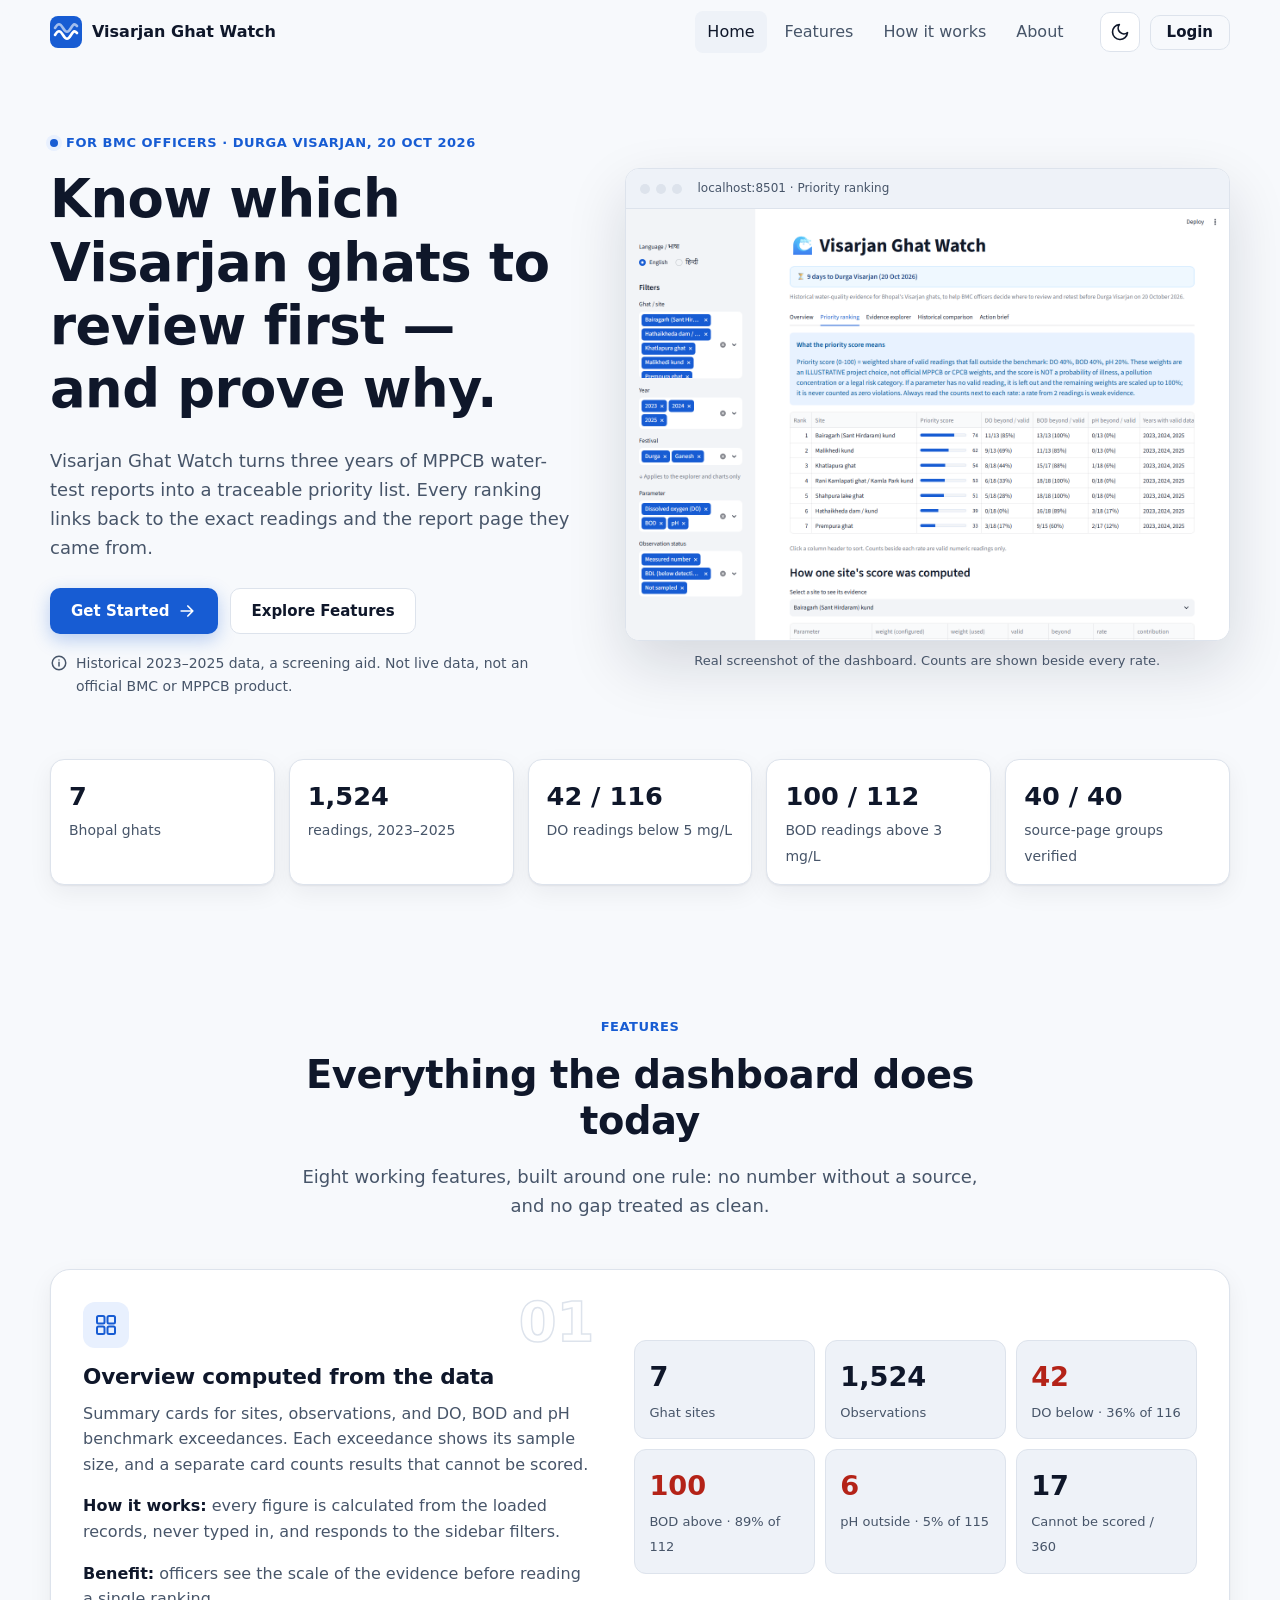
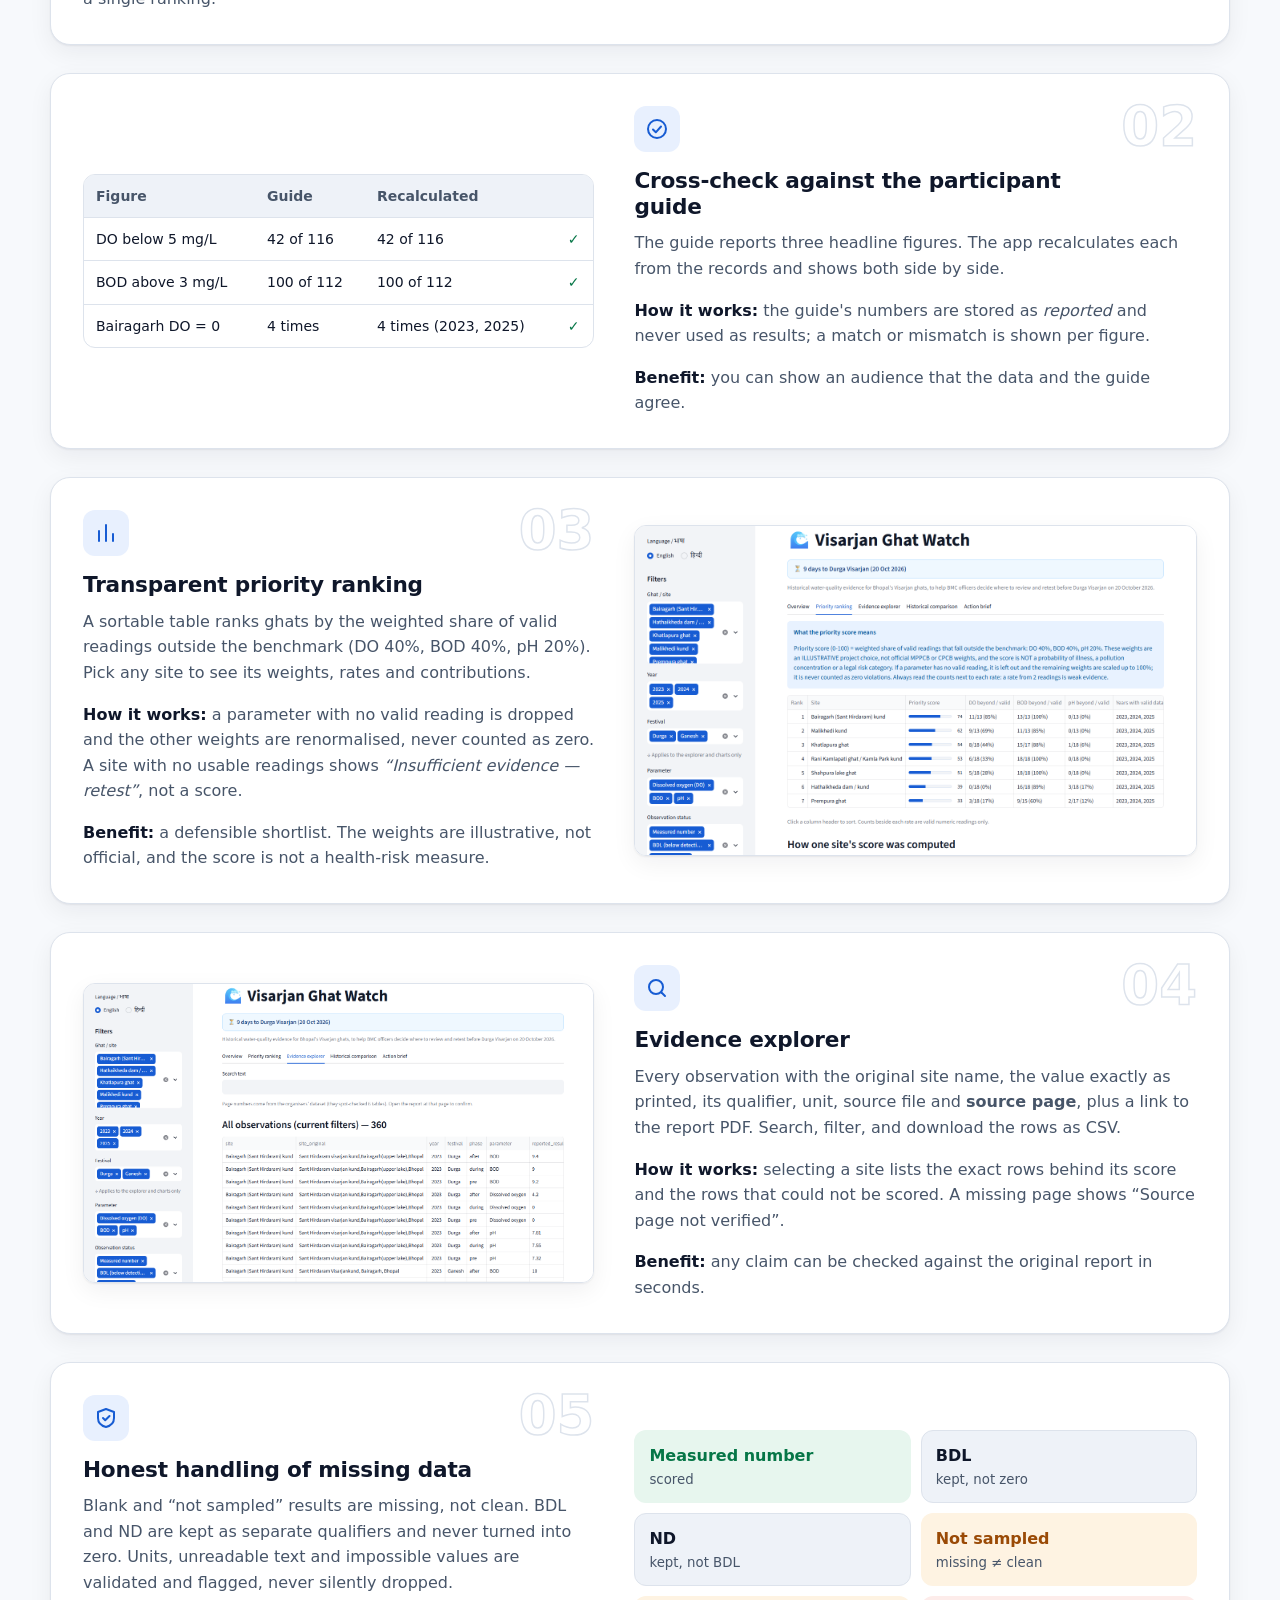
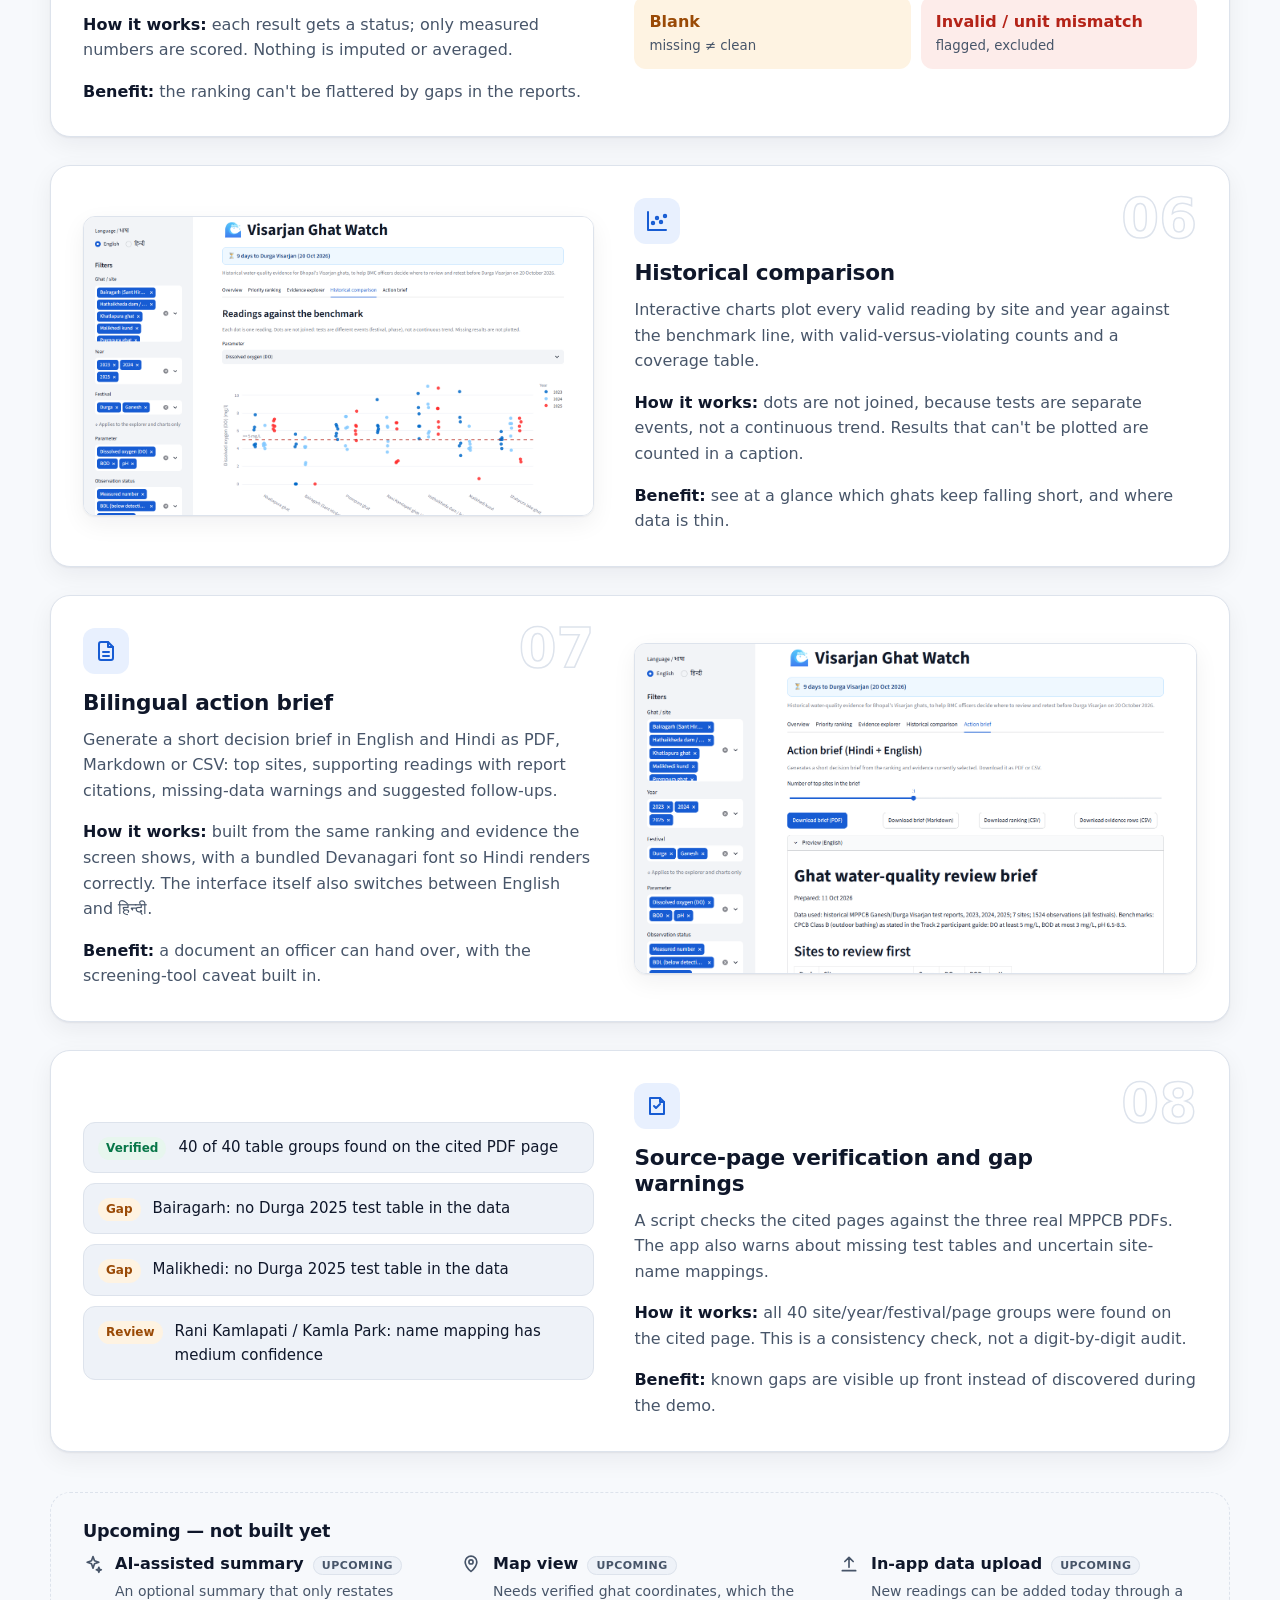
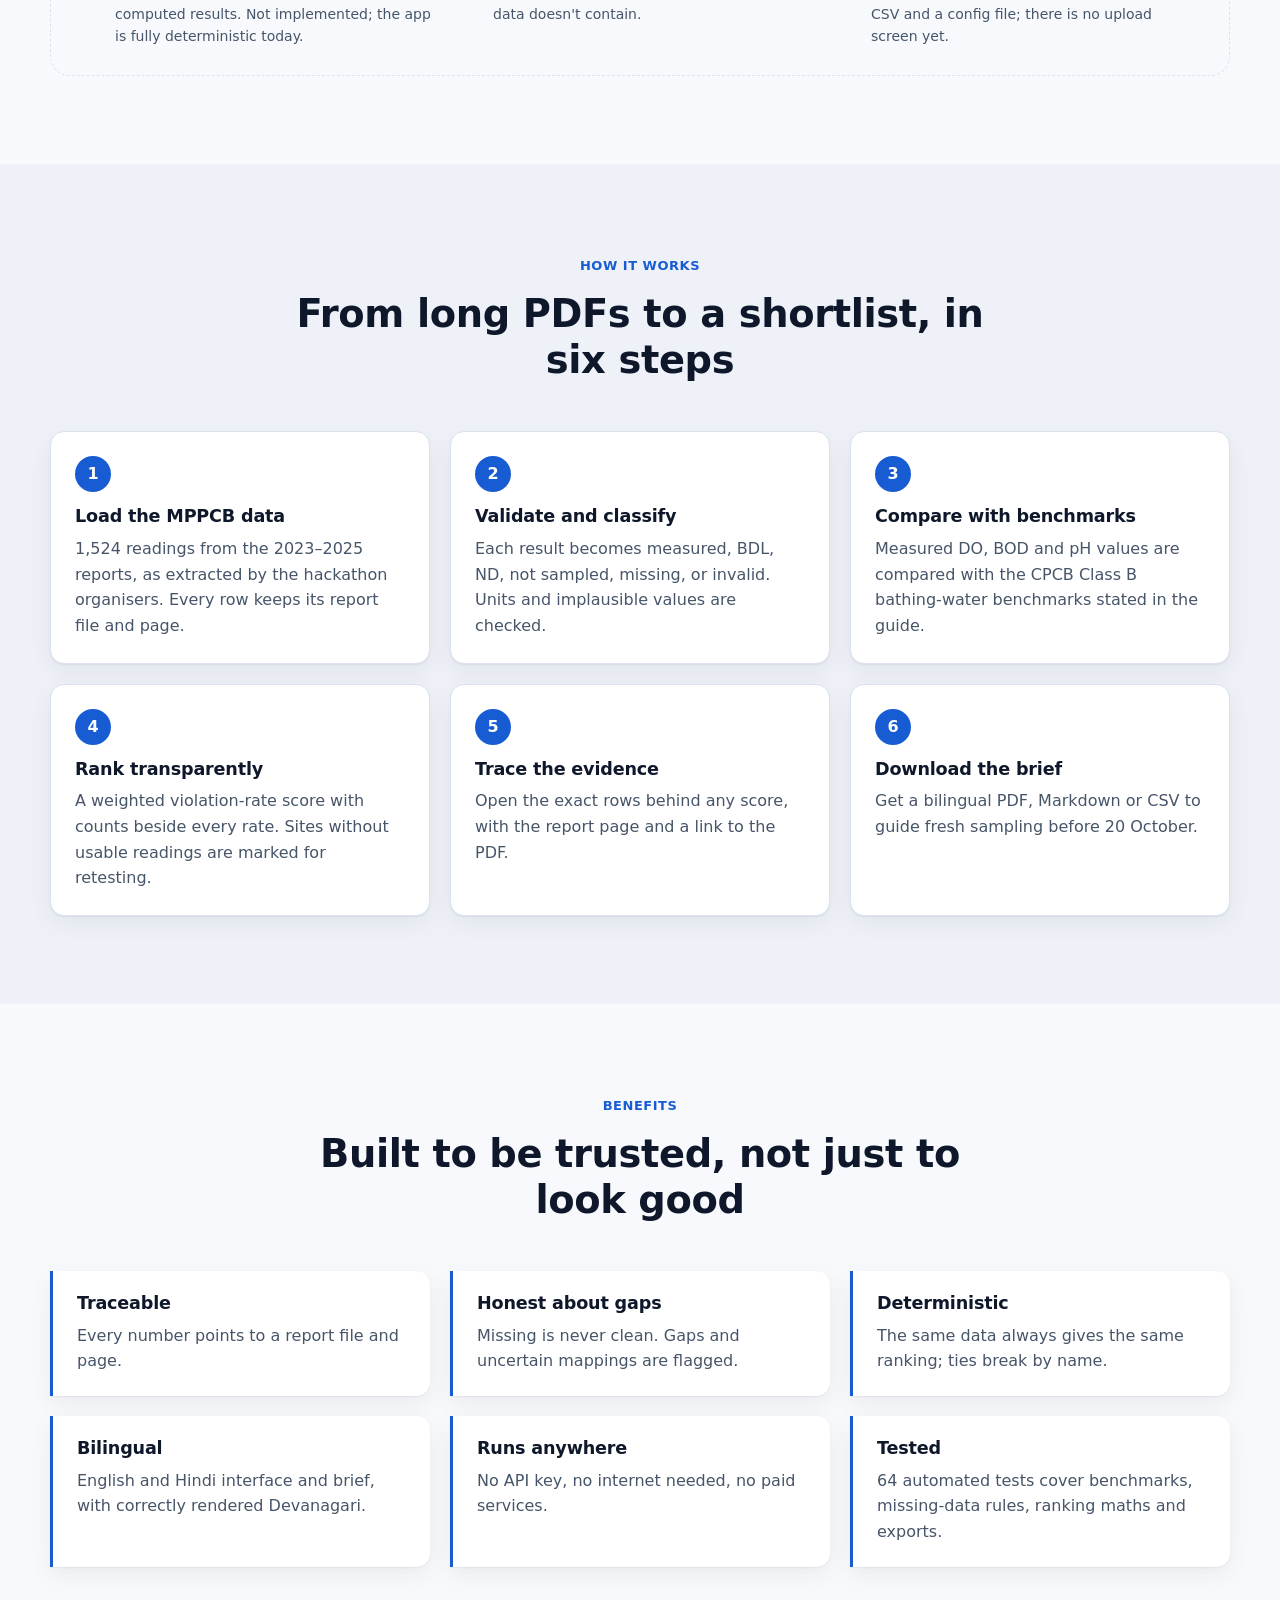
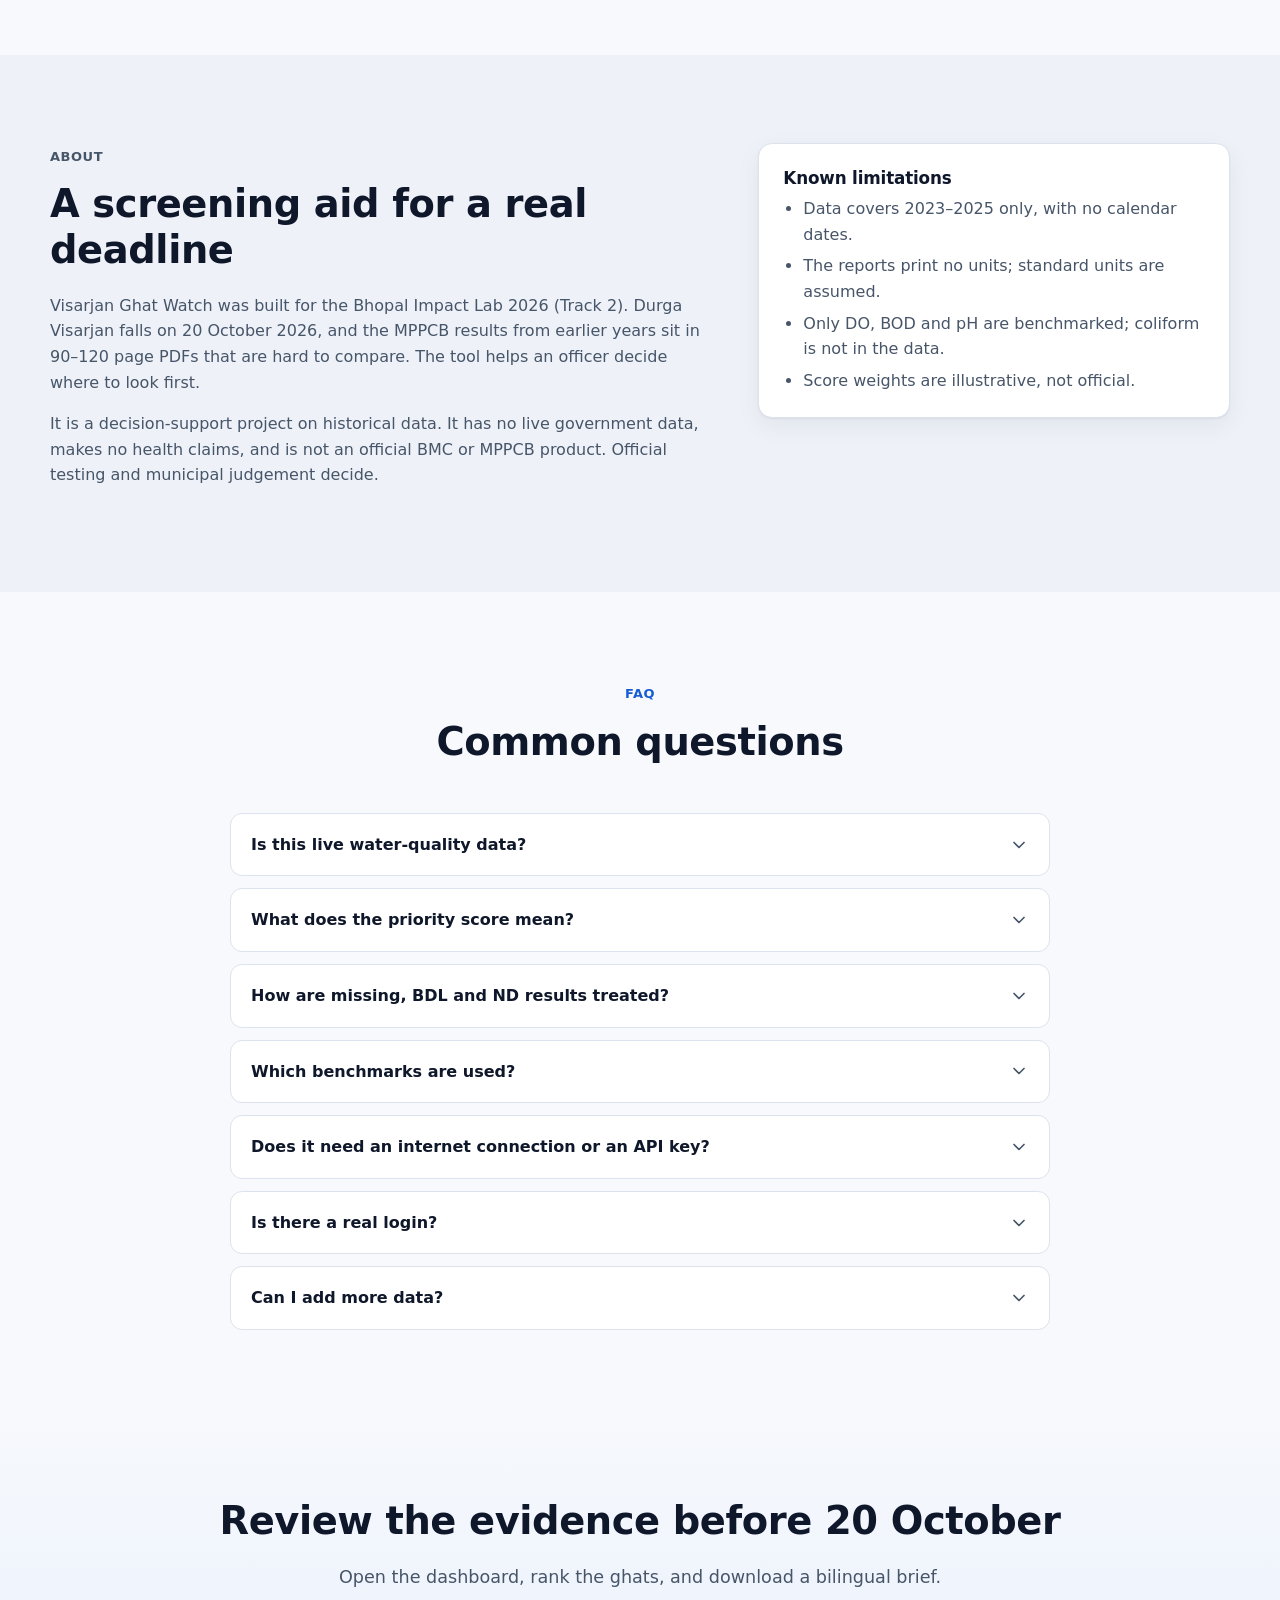
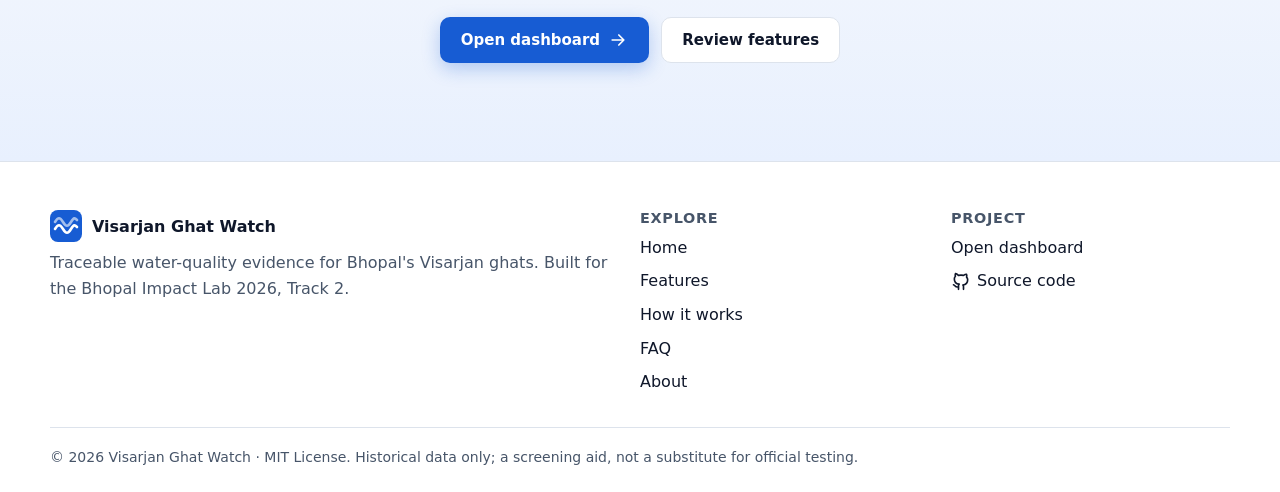
==== site/index.html @ 782ffd98 "Rebuild as Streamlit dashboard with landing page and Vercel config - Replace the visarjan/ package a" ====
<!doctype html>
<html lang="en" data-theme="light">
<head>
  <meta charset="utf-8">
  <meta name="viewport" content="width=device-width, initial-scale=1">
  <title>Visarjan Ghat Watch — traceable water-quality evidence for Bhopal's Visarjan ghats</title>
  <meta name="description" content="Decision-support dashboard that turns three years of MPPCB ghat water-test results into a traceable priority list for BMC officers, with a bilingual action brief.">
  <meta name="color-scheme" content="light dark">
  <!-- Where the "Open dashboard" buttons point. Change this when the Streamlit app is hosted elsewhere. -->
  <meta name="dashboard-url" content="http://localhost:8501">
  <link rel="icon" href="favicon.svg" type="image/svg+xml">
  <!-- Set the theme before first paint so the wrong theme never flashes. -->
  <script>
    (function () {
      var t = null;
      try { t = localStorage.getItem("vgw-theme"); } catch (e) {}
      if (t !== "light" && t !== "dark") {
        t = window.matchMedia && window.matchMedia("(prefers-color-scheme: dark)").matches ? "dark" : "light";
      }
      document.documentElement.setAttribute("data-theme", t);
      document.documentElement.classList.add("js");
    })();
  </script>
  <link rel="stylesheet" href="styles.css">
</head>
<body>
  <a class="skip" href="#main">Skip to content</a>

  <!-- Inline SVG icon sprite (no icon library in this project, so a small set is bundled) -->
  <svg width="0" height="0" style="position:absolute" aria-hidden="true" focusable="false">
    <defs>
      <symbol id="i-logo" viewBox="0 0 32 32"><rect width="32" height="32" rx="8" fill="currentColor"/><path d="M5 19c3-5 5-5 8 0s5 5 8 0 4-4 6-2" fill="none" stroke="var(--accent-ink)" stroke-width="2.6" stroke-linecap="round"/><path d="M5 12c3-5 5-5 8 0s5 5 8 0 4-4 6-2" fill="none" stroke="var(--accent-ink)" stroke-opacity=".6" stroke-width="2.6" stroke-linecap="round"/></symbol>
      <symbol id="i-sun" viewBox="0 0 24 24"><circle cx="12" cy="12" r="4"/><path d="M12 2v2M12 20v2M4.9 4.9l1.4 1.4M17.7 17.7l1.4 1.4M2 12h2M20 12h2M4.9 19.1l1.4-1.4M17.7 6.3l1.4-1.4"/></symbol>
      <symbol id="i-moon" viewBox="0 0 24 24"><path d="M21 12.8A9 9 0 1 1 11.2 3a7 7 0 0 0 9.8 9.8z"/></symbol>
      <symbol id="i-menu" viewBox="0 0 24 24"><path d="M4 7h16M4 12h16M4 17h16"/></symbol>
      <symbol id="i-x" viewBox="0 0 24 24"><path d="M6 6l12 12M18 6L6 18"/></symbol>
      <symbol id="i-eye" viewBox="0 0 24 24"><path d="M2 12s3.6-7 10-7 10 7 10 7-3.6 7-10 7S2 12 2 12z"/><circle cx="12" cy="12" r="3"/></symbol>
      <symbol id="i-eye-off" viewBox="0 0 24 24"><path d="M3 3l18 18M10.6 6.1A9.8 9.8 0 0 1 12 6c6.4 0 10 6 10 6a17 17 0 0 1-3.2 3.9M6.6 6.6A17 17 0 0 0 2 12s3.6 6 10 6a9.7 9.7 0 0 0 4.3-1M9.9 9.9a3 3 0 0 0 4.2 4.2"/></symbol>
      <symbol id="i-grid" viewBox="0 0 24 24"><rect x="3" y="3" width="7.5" height="7.5" rx="1.5"/><rect x="13.5" y="3" width="7.5" height="7.5" rx="1.5"/><rect x="3" y="13.5" width="7.5" height="7.5" rx="1.5"/><rect x="13.5" y="13.5" width="7.5" height="7.5" rx="1.5"/></symbol>
      <symbol id="i-check" viewBox="0 0 24 24"><circle cx="12" cy="12" r="9"/><path d="M8 12.5l2.8 2.8L16 9.5"/></symbol>
      <symbol id="i-bars" viewBox="0 0 24 24"><path d="M5 20V10M12 20V4M19 20v-7"/></symbol>
      <symbol id="i-search" viewBox="0 0 24 24"><circle cx="11" cy="11" r="7"/><path d="M20 20l-3.5-3.5"/></symbol>
      <symbol id="i-shield" viewBox="0 0 24 24"><path d="M12 3l8 3v6c0 4.5-3.2 7.8-8 9-4.8-1.2-8-4.5-8-9V6z"/><path d="M9 12l2.2 2.2L15.5 10"/></symbol>
      <symbol id="i-chart" viewBox="0 0 24 24"><path d="M3 3v18h18"/><circle cx="8" cy="14" r="1.2"/><circle cx="12" cy="9" r="1.2"/><circle cx="16" cy="13" r="1.2"/><circle cx="20" cy="7" r="1.2"/></symbol>
      <symbol id="i-file" viewBox="0 0 24 24"><path d="M14 3H7a2 2 0 0 0-2 2v14a2 2 0 0 0 2 2h10a2 2 0 0 0 2-2V8z"/><path d="M14 3v5h5M9 13h6M9 17h6"/></symbol>
      <symbol id="i-page" viewBox="0 0 24 24"><path d="M5 4h10l4 4v12H5z"/><path d="M15 4v4h4M9 12l2 2 4-4"/></symbol>
      <symbol id="i-sparkle" viewBox="0 0 24 24"><path d="M12 3l1.8 5.2L19 10l-5.2 1.8L12 17l-1.8-5.2L5 10l5.2-1.8zM19 16l.8 2.2L22 19l-2.2.8L19 22l-.8-2.2L16 19l2.2-.8z"/></symbol>
      <symbol id="i-pin" viewBox="0 0 24 24"><path d="M12 21s7-6.2 7-11.5A7 7 0 0 0 5 9.5C5 14.8 12 21 12 21z"/><circle cx="12" cy="9.5" r="2.5"/></symbol>
      <symbol id="i-upload" viewBox="0 0 24 24"><path d="M12 16V4M7 9l5-5 5 5M4 20h16"/></symbol>
      <symbol id="i-arrow" viewBox="0 0 24 24"><path d="M5 12h14M13 6l6 6-6 6"/></symbol>
      <symbol id="i-chev" viewBox="0 0 24 24"><path d="M6 9l6 6 6-6"/></symbol>
      <symbol id="i-github" viewBox="0 0 24 24"><path d="M9 19c-4 1.2-4-2-6-2.500M15 22v-3.100a2.700 2.700 0 0 0-.8-2.100c2.800-.3 5.800-1.400 5.800-6.200a4.800 4.800 0 0 0-1.300-3.300 4.500 4.500 0 0 0-.1-3.300s-1.100-.3-3.500 1.300a12 12 0 0 0-6.200 0C6.500 2.700 5.400 3 5.400 3a4.500 4.500 0 0 0-.1 3.300A4.800 4.800 0 0 0 4 9.600c0 4.800 3 5.900 5.800 6.200A2.700 2.700 0 0 0 9 17.900V22"/></symbol>
      <symbol id="i-info" viewBox="0 0 24 24"><circle cx="12" cy="12" r="9"/><path d="M12 11v5M12 8h.01"/></symbol>
    </defs>
  </svg>

  <header class="nav" id="top">
    <div class="wrap nav-in">
      <a class="brand" href="#home" aria-label="Visarjan Ghat Watch — home">
        <svg class="logo" aria-hidden="true"><use href="#i-logo"/></svg>
        <span>Visarjan Ghat Watch</span>
      </a>

      <nav id="menu" class="menu" aria-label="Primary">
        <a href="#home" data-nav="home">Home</a>
        <a href="#features" data-nav="features">Features</a>
        <a href="#how" data-nav="how">How it works</a>
        <a href="#about" data-nav="about">About</a>
      </nav>

      <div class="nav-actions">
        <button class="icon-btn" id="theme-toggle" type="button" aria-label="Switch to dark mode" aria-pressed="false">
          <svg class="ic ic-moon" aria-hidden="true"><use href="#i-moon"/></svg>
          <svg class="ic ic-sun" aria-hidden="true"><use href="#i-sun"/></svg>
        </button>
        <button class="btn btn-ghost" id="login-open" type="button" aria-haspopup="dialog">Login</button>
        <button class="icon-btn burger" id="burger" type="button" aria-label="Open menu" aria-expanded="false" aria-controls="menu">
          <svg class="ic ic-open" aria-hidden="true"><use href="#i-menu"/></svg>
          <svg class="ic ic-close" aria-hidden="true"><use href="#i-x"/></svg>
        </button>
      </div>
    </div>
  </header>

  <main id="main">
    <!-- HERO -->
    <section class="hero" id="home">
      <div class="wrap hero-grid">
        <div class="hero-copy reveal">
          <p class="eyebrow"><span class="dot" aria-hidden="true"></span> For BMC officers · Durga Visarjan, 20 Oct 2026</p>
          <h1>Know which Visarjan ghats to review first — and prove why.</h1>
          <p class="lead">Visarjan Ghat Watch turns three years of MPPCB water-test reports into a traceable priority list. Every ranking links back to the exact readings and the report page they came from.</p>
          <div class="cta-row">
            <a class="btn btn-primary" href="#" data-dashboard>Get Started <svg class="ic" aria-hidden="true"><use href="#i-arrow"/></svg></a>
            <a class="btn btn-secondary" href="#features">Explore Features</a>
          </div>
          <p class="fineprint"><svg class="ic" aria-hidden="true"><use href="#i-info"/></svg> Historical 2023–2025 data, a screening aid. Not live data, not an official BMC or MPPCB product.</p>
        </div>

        <figure class="hero-visual reveal" style="--d:.12s">
          <div class="frame">
            <div class="frame-bar" aria-hidden="true"><i></i><i></i><i></i><span>localhost:8501 · Priority ranking</span></div>
            <img src="assets/ranking.png" width="1400" height="1000" alt="Screenshot of the Priority ranking tab: seven Bhopal ghats sorted by priority score with DO, BOD and pH counts beside each rate." fetchpriority="high">
          </div>
          <figcaption>Real screenshot of the dashboard. Counts are shown beside every rate.</figcaption>
        </figure>
      </div>

      <div class="wrap">
        <ul class="stats reveal" aria-label="Dataset at a glance">
          <li><strong>7</strong><span>Bhopal ghats</span></li>
          <li><strong>1,524</strong><span>readings, 2023–2025</span></li>
          <li><strong>42 / 116</strong><span>DO readings below 5 mg/L</span></li>
          <li><strong>100 / 112</strong><span>BOD readings above 3 mg/L</span></li>
          <li><strong>40 / 40</strong><span>source-page groups verified</span></li>
        </ul>
      </div>
    </section>

    <!-- FEATURES -->
    <section class="section" id="features" aria-labelledby="features-h">
      <div class="wrap">
        <header class="section-head reveal">
          <p class="eyebrow">Features</p>
          <h2 id="features-h">Everything the dashboard does today</h2>
          <p class="lead">Eight working features, built around one rule: no number without a source, and no gap treated as clean.</p>
        </header>

        <ol class="features">
          <!-- 01 -->
          <li class="feature reveal">
            <div class="f-text">
              <span class="num" aria-hidden="true">01</span>
              <div class="f-icon"><svg class="ic" aria-hidden="true"><use href="#i-grid"/></svg></div>
              <h3>Overview computed from the data</h3>
              <p>Summary cards for sites, observations, and DO, BOD and pH benchmark exceedances. Each exceedance shows its sample size, and a separate card counts results that cannot be scored.</p>
              <p class="how"><b>How it works:</b> every figure is calculated from the loaded records, never typed in, and responds to the sidebar filters.</p>
              <p class="benefit"><b>Benefit:</b> officers see the scale of the evidence before reading a single ranking.</p>
            </div>
            <div class="f-visual">
              <div class="card-grid" role="img" aria-label="Dashboard figures: 7 ghats, 1,524 observations, 42 DO readings below benchmark, 100 BOD above, 6 pH outside range, 17 results that cannot be scored.">
                <div><strong>7</strong><span>Ghat sites</span></div>
                <div><strong>1,524</strong><span>Observations</span></div>
                <div class="bad"><strong>42</strong><span>DO below · 36% of 116</span></div>
                <div class="bad"><strong>100</strong><span>BOD above · 89% of 112</span></div>
                <div class="bad"><strong>6</strong><span>pH outside · 5% of 115</span></div>
                <div><strong>17</strong><span>Cannot be scored / 360</span></div>
              </div>
            </div>
          </li>

          <!-- 02 -->
          <li class="feature reveal alt">
            <div class="f-text">
              <span class="num" aria-hidden="true">02</span>
              <div class="f-icon"><svg class="ic" aria-hidden="true"><use href="#i-check"/></svg></div>
              <h3>Cross-check against the participant guide</h3>
              <p>The guide reports three headline figures. The app recalculates each from the records and shows both side by side.</p>
              <p class="how"><b>How it works:</b> the guide's numbers are stored as <em>reported</em> and never used as results; a match or mismatch is shown per figure.</p>
              <p class="benefit"><b>Benefit:</b> you can show an audience that the data and the guide agree.</p>
            </div>
            <div class="f-visual">
              <table class="mini">
                <caption class="sr">Guide-reported figures versus recalculated figures</caption>
                <thead><tr><th scope="col">Figure</th><th scope="col">Guide</th><th scope="col">Recalculated</th><th scope="col"><span class="sr">Match</span></th></tr></thead>
                <tbody>
                  <tr><td>DO below 5 mg/L</td><td>42 of 116</td><td>42 of 116</td><td class="ok" aria-label="matches">✓</td></tr>
                  <tr><td>BOD above 3 mg/L</td><td>100 of 112</td><td>100 of 112</td><td class="ok" aria-label="matches">✓</td></tr>
                  <tr><td>Bairagarh DO = 0</td><td>4 times</td><td>4 times (2023, 2025)</td><td class="ok" aria-label="matches">✓</td></tr>
                </tbody>
              </table>
            </div>
          </li>

          <!-- 03 -->
          <li class="feature reveal">
            <div class="f-text">
              <span class="num" aria-hidden="true">03</span>
              <div class="f-icon"><svg class="ic" aria-hidden="true"><use href="#i-bars"/></svg></div>
              <h3>Transparent priority ranking</h3>
              <p>A sortable table ranks ghats by the weighted share of valid readings outside the benchmark (DO 40%, BOD 40%, pH 20%). Pick any site to see its weights, rates and contributions.</p>
              <p class="how"><b>How it works:</b> a parameter with no valid reading is dropped and the other weights are renormalised, never counted as zero. A site with no usable readings shows <em>“Insufficient evidence — retest”</em>, not a score.</p>
              <p class="benefit"><b>Benefit:</b> a defensible shortlist. The weights are illustrative, not official, and the score is not a health-risk measure.</p>
            </div>
            <figure class="f-visual shot"><img loading="lazy" src="assets/ranking.png" width="1400" height="1000" alt="Priority ranking table with score bars and DO, BOD and pH counts beside each rate."></figure>
          </li>

          <!-- 04 -->
          <li class="feature reveal alt">
            <div class="f-text">
              <span class="num" aria-hidden="true">04</span>
              <div class="f-icon"><svg class="ic" aria-hidden="true"><use href="#i-search"/></svg></div>
              <h3>Evidence explorer</h3>
              <p>Every observation with the original site name, the value exactly as printed, its qualifier, unit, source file and <strong>source page</strong>, plus a link to the report PDF. Search, filter, and download the rows as CSV.</p>
              <p class="how"><b>How it works:</b> selecting a site lists the exact rows behind its score and the rows that could not be scored. A missing page shows “Source page not verified”.</p>
              <p class="benefit"><b>Benefit:</b> any claim can be checked against the original report in seconds.</p>
            </div>
            <figure class="f-visual shot"><img loading="lazy" src="assets/evidence.png" width="1400" height="1000" alt="Evidence explorer table listing each observation with original site name, year, festival, phase, parameter and reported result."></figure>
          </li>

          <!-- 05 -->
          <li class="feature reveal">
            <div class="f-text">
              <span class="num" aria-hidden="true">05</span>
              <div class="f-icon"><svg class="ic" aria-hidden="true"><use href="#i-shield"/></svg></div>
              <h3>Honest handling of missing data</h3>
              <p>Blank and “not sampled” results are missing, not clean. BDL and ND are kept as separate qualifiers and never turned into zero. Units, unreadable text and impossible values are validated and flagged, never silently dropped.</p>
              <p class="how"><b>How it works:</b> each result gets a status; only measured numbers are scored. Nothing is imputed or averaged.</p>
              <p class="benefit"><b>Benefit:</b> the ranking can't be flattered by gaps in the reports.</p>
            </div>
            <div class="f-visual">
              <ul class="chips" aria-label="Result statuses">
                <li class="chip good">Measured number <small>scored</small></li>
                <li class="chip">BDL <small>kept, not zero</small></li>
                <li class="chip">ND <small>kept, not BDL</small></li>
                <li class="chip warn">Not sampled <small>missing ≠ clean</small></li>
                <li class="chip warn">Blank <small>missing ≠ clean</small></li>
                <li class="chip bad">Invalid / unit mismatch <small>flagged, excluded</small></li>
              </ul>
            </div>
          </li>

          <!-- 06 -->
          <li class="feature reveal alt">
            <div class="f-text">
              <span class="num" aria-hidden="true">06</span>
              <div class="f-icon"><svg class="ic" aria-hidden="true"><use href="#i-chart"/></svg></div>
              <h3>Historical comparison</h3>
              <p>Interactive charts plot every valid reading by site and year against the benchmark line, with valid-versus-violating counts and a coverage table.</p>
              <p class="how"><b>How it works:</b> dots are not joined, because tests are separate events, not a continuous trend. Results that can't be plotted are counted in a caption.</p>
              <p class="benefit"><b>Benefit:</b> see at a glance which ghats keep falling short, and where data is thin.</p>
            </div>
            <figure class="f-visual shot"><img loading="lazy" src="assets/history.png" width="1400" height="1000" alt="Dot chart of dissolved oxygen readings by ghat and year with a dashed benchmark line at 5 mg/L."></figure>
          </li>

          <!-- 07 -->
          <li class="feature reveal">
            <div class="f-text">
              <span class="num" aria-hidden="true">07</span>
              <div class="f-icon"><svg class="ic" aria-hidden="true"><use href="#i-file"/></svg></div>
              <h3>Bilingual action brief</h3>
              <p>Generate a short decision brief in English and Hindi as PDF, Markdown or CSV: top sites, supporting readings with report citations, missing-data warnings and suggested follow-ups.</p>
              <p class="how"><b>How it works:</b> built from the same ranking and evidence the screen shows, with a bundled Devanagari font so Hindi renders correctly. The interface itself also switches between English and हिन्दी.</p>
              <p class="benefit"><b>Benefit:</b> a document an officer can hand over, with the screening-tool caveat built in.</p>
            </div>
            <figure class="f-visual shot"><img loading="lazy" src="assets/brief.png" width="1400" height="1000" alt="Action brief tab with download buttons for PDF, Markdown and CSV and a preview of the brief."></figure>
          </li>

          <!-- 08 -->
          <li class="feature reveal alt">
            <div class="f-text">
              <span class="num" aria-hidden="true">08</span>
              <div class="f-icon"><svg class="ic" aria-hidden="true"><use href="#i-page"/></svg></div>
              <h3>Source-page verification and gap warnings</h3>
              <p>A script checks the cited pages against the three real MPPCB PDFs. The app also warns about missing test tables and uncertain site-name mappings.</p>
              <p class="how"><b>How it works:</b> all 40 site/year/festival/page groups were found on the cited page. This is a consistency check, not a digit-by-digit audit.</p>
              <p class="benefit"><b>Benefit:</b> known gaps are visible up front instead of discovered during the demo.</p>
            </div>
            <div class="f-visual">
              <ul class="gaps">
                <li><span class="tag ok">Verified</span> 40 of 40 table groups found on the cited PDF page</li>
                <li><span class="tag warn">Gap</span> Bairagarh: no Durga 2025 test table in the data</li>
                <li><span class="tag warn">Gap</span> Malikhedi: no Durga 2025 test table in the data</li>
                <li><span class="tag warn">Review</span> Rani Kamlapati / Kamla Park: name mapping has medium confidence</li>
              </ul>
            </div>
          </li>
        </ol>

        <div class="upcoming reveal">
          <h3>Upcoming — not built yet</h3>
          <ul>
            <li><svg class="ic" aria-hidden="true"><use href="#i-sparkle"/></svg><div><strong>AI-assisted summary</strong> <span class="badge">Upcoming</span><p>An optional summary that only restates computed results. Not implemented; the app is fully deterministic today.</p></div></li>
            <li><svg class="ic" aria-hidden="true"><use href="#i-pin"/></svg><div><strong>Map view</strong> <span class="badge">Upcoming</span><p>Needs verified ghat coordinates, which the data doesn't contain.</p></div></li>
            <li><svg class="ic" aria-hidden="true"><use href="#i-upload"/></svg><div><strong>In-app data upload</strong> <span class="badge">Upcoming</span><p>New readings can be added today through a CSV and a config file; there is no upload screen yet.</p></div></li>
          </ul>
        </div>
      </div>
    </section>

    <!-- HOW IT WORKS -->
    <section class="section alt-bg" id="how" aria-labelledby="how-h">
      <div class="wrap">
        <header class="section-head reveal">
          <p class="eyebrow">How it works</p>
          <h2 id="how-h">From long PDFs to a shortlist, in six steps</h2>
        </header>
        <ol class="steps">
          <li class="reveal"><span class="step-n" aria-hidden="true">1</span><h3>Load the MPPCB data</h3><p>1,524 readings from the 2023–2025 reports, as extracted by the hackathon organisers. Every row keeps its report file and page.</p></li>
          <li class="reveal" style="--d:.05s"><span class="step-n" aria-hidden="true">2</span><h3>Validate and classify</h3><p>Each result becomes measured, BDL, ND, not sampled, missing, or invalid. Units and implausible values are checked.</p></li>
          <li class="reveal" style="--d:.1s"><span class="step-n" aria-hidden="true">3</span><h3>Compare with benchmarks</h3><p>Measured DO, BOD and pH values are compared with the CPCB Class B bathing-water benchmarks stated in the guide.</p></li>
          <li class="reveal" style="--d:.15s"><span class="step-n" aria-hidden="true">4</span><h3>Rank transparently</h3><p>A weighted violation-rate score with counts beside every rate. Sites without usable readings are marked for retesting.</p></li>
          <li class="reveal" style="--d:.2s"><span class="step-n" aria-hidden="true">5</span><h3>Trace the evidence</h3><p>Open the exact rows behind any score, with the report page and a link to the PDF.</p></li>
          <li class="reveal" style="--d:.25s"><span class="step-n" aria-hidden="true">6</span><h3>Download the brief</h3><p>Get a bilingual PDF, Markdown or CSV to guide fresh sampling before 20 October.</p></li>
        </ol>
      </div>
    </section>

    <!-- BENEFITS -->
    <section class="section" id="benefits" aria-labelledby="benefits-h">
      <div class="wrap">
        <header class="section-head reveal">
          <p class="eyebrow">Benefits</p>
          <h2 id="benefits-h">Built to be trusted, not just to look good</h2>
        </header>
        <ul class="benefits">
          <li class="reveal"><h3>Traceable</h3><p>Every number points to a report file and page.</p></li>
          <li class="reveal" style="--d:.05s"><h3>Honest about gaps</h3><p>Missing is never clean. Gaps and uncertain mappings are flagged.</p></li>
          <li class="reveal" style="--d:.1s"><h3>Deterministic</h3><p>The same data always gives the same ranking; ties break by name.</p></li>
          <li class="reveal" style="--d:.15s"><h3>Bilingual</h3><p>English and Hindi interface and brief, with correctly rendered Devanagari.</p></li>
          <li class="reveal" style="--d:.2s"><h3>Runs anywhere</h3><p>No API key, no internet needed, no paid services.</p></li>
          <li class="reveal" style="--d:.25s"><h3>Tested</h3><p>64 automated tests cover benchmarks, missing-data rules, ranking maths and exports.</p></li>
        </ul>
      </div>
    </section>

    <!-- ABOUT -->
    <section class="section alt-bg" id="about" aria-labelledby="about-h">
      <div class="wrap about">
        <div class="reveal">
          <p class="eyebrow">About</p>
          <h2 id="about-h">A screening aid for a real deadline</h2>
          <p>Visarjan Ghat Watch was built for the Bhopal Impact Lab 2026 (Track 2). Durga Visarjan falls on 20 October 2026, and the MPPCB results from earlier years sit in 90–120 page PDFs that are hard to compare. The tool helps an officer decide where to look first.</p>
          <p>It is a decision-support project on historical data. It has no live government data, makes no health claims, and is not an official BMC or MPPCB product. Official testing and municipal judgement decide.</p>
        </div>
        <aside class="limits reveal" style="--d:.1s" aria-label="Known limitations">
          <h3>Known limitations</h3>
          <ul>
            <li>Data covers 2023–2025 only, with no calendar dates.</li>
            <li>The reports print no units; standard units are assumed.</li>
            <li>Only DO, BOD and pH are benchmarked; coliform is not in the data.</li>
            <li>Score weights are illustrative, not official.</li>
          </ul>
        </aside>
      </div>
    </section>

    <!-- FAQ -->
    <section class="section" id="faq" aria-labelledby="faq-h">
      <div class="wrap narrow">
        <header class="section-head reveal">
          <p class="eyebrow">FAQ</p>
          <h2 id="faq-h">Common questions</h2>
        </header>
        <div class="faq reveal">
          <details><summary>Is this live water-quality data?<svg class="ic" aria-hidden="true"><use href="#i-chev"/></svg></summary><p>No. It uses MPPCB test results from 2023–2025. They may not reflect conditions on 20 October 2026, which is why the app recommends fresh sampling.</p></details>
          <details><summary>What does the priority score mean?<svg class="ic" aria-hidden="true"><use href="#i-chev"/></svg></summary><p>It is the weighted share of valid readings outside the benchmark (DO 40%, BOD 40%, pH 20%). The weights are an illustrative project choice, and the score is not a health risk, a concentration or a legal category.</p></details>
          <details><summary>How are missing, BDL and ND results treated?<svg class="ic" aria-hidden="true"><use href="#i-chev"/></svg></summary><p>Blank and “not sampled” results are missing, not clean. BDL and ND are kept as reported and never converted to zero or scored. A site with no usable readings is marked “Insufficient evidence — retest”.</p></details>
          <details><summary>Which benchmarks are used?<svg class="ic" aria-hidden="true"><use href="#i-chev"/></svg></summary><p>CPCB Class B (outdoor bathing) as stated in the participant guide: dissolved oxygen at least 5 mg/L, BOD at most 3 mg/L, pH 6.5–8.5. These are not limits for every water use.</p></details>
          <details><summary>Does it need an internet connection or an API key?<svg class="ic" aria-hidden="true"><use href="#i-chev"/></svg></summary><p>No. Everything runs locally and deterministically. An optional AI summary is listed as upcoming and is not part of the app.</p></details>
          <details><summary>Is there a real login?<svg class="ic" aria-hidden="true"><use href="#i-chev"/></svg></summary><p>No. The dashboard has no accounts. The Login button on this page opens a frontend-only demo form: it validates input but creates no account, sends nothing and stores nothing.</p></details>
          <details><summary>Can I add more data?<svg class="ic" aria-hidden="true"><use href="#i-chev"/></svg></summary><p>Yes. Add a CSV with the same columns and map its report files in the config. See data/README.md in the repository. An upload screen is upcoming.</p></details>
        </div>
      </div>
    </section>

    <!-- FINAL CTA -->
    <section class="cta-final" aria-labelledby="cta-h">
      <div class="wrap reveal">
        <h2 id="cta-h">Review the evidence before 20 October</h2>
        <p>Open the dashboard, rank the ghats, and download a bilingual brief.</p>
        <div class="cta-row center">
          <a class="btn btn-primary" href="#" data-dashboard>Open dashboard <svg class="ic" aria-hidden="true"><use href="#i-arrow"/></svg></a>
          <a class="btn btn-secondary" href="#features">Review features</a>
        </div>
      </div>
    </section>
  </main>

  <footer class="footer">
    <div class="wrap foot-grid">
      <div>
        <a class="brand" href="#home"><svg class="logo" aria-hidden="true"><use href="#i-logo"/></svg><span>Visarjan Ghat Watch</span></a>
        <p class="muted">Traceable water-quality evidence for Bhopal's Visarjan ghats. Built for the Bhopal Impact Lab 2026, Track 2.</p>
      </div>
      <nav aria-label="Footer"><h3>Explore</h3><ul>
        <li><a href="#home">Home</a></li><li><a href="#features">Features</a></li><li><a href="#how">How it works</a></li><li><a href="#faq">FAQ</a></li><li><a href="#about">About</a></li></ul></nav>
      <div><h3>Project</h3><ul>
        <li><a href="#" data-dashboard>Open dashboard</a></li>
        <li><a href="https://github.com/ANSHUMAN-570/visarjan-ghat-watch" rel="noopener" target="_blank"><svg class="ic" aria-hidden="true"><use href="#i-github"/></svg> Source code</a></li></ul></div>
    </div>
    <div class="wrap foot-base">
      <p>© <span id="year">2026</span> Visarjan Ghat Watch · MIT License. Historical data only; a screening aid, not a substitute for official testing.</p>
    </div>
  </footer>

  <!-- LOGIN (frontend-only demo) -->
  <dialog id="login-dialog" class="dialog" aria-labelledby="login-title" aria-describedby="login-demo">
    <form id="login-form" method="dialog" novalidate>
      <div class="dlg-head">
        <h2 id="login-title">Log in</h2>
        <button class="icon-btn" type="button" id="login-close" aria-label="Close login"><svg class="ic" aria-hidden="true"><use href="#i-x"/></svg></button>
      </div>
      <p id="login-demo" class="demo-note"><svg class="ic" aria-hidden="true"><use href="#i-info"/></svg><span><strong>Frontend-only demo.</strong> The dashboard has no accounts. This form validates input only; nothing is sent, created or stored.</span></p>

      <div class="field">
        <label for="email">Email</label>
        <input id="email" name="email" type="email" inputmode="email" autocomplete="email" placeholder="you@example.com" aria-describedby="email-err" required>
        <p class="err" id="email-err" role="alert" hidden></p>
      </div>
      <div class="field">
        <label for="password">Password</label>
        <div class="pw">
          <input id="password" name="password" type="password" autocomplete="current-password" aria-describedby="password-err" required minlength="8">
          <button type="button" class="icon-btn" id="pw-toggle" aria-label="Show password" aria-pressed="false">
            <svg class="ic ic-eye" aria-hidden="true"><use href="#i-eye"/></svg>
            <svg class="ic ic-eyeoff" aria-hidden="true"><use href="#i-eye-off"/></svg>
          </button>
        </div>
        <p class="err" id="password-err" role="alert" hidden></p>
      </div>

      <button class="btn btn-primary block" type="submit" id="login-submit"><span class="lbl">Log in</span><span class="spin" aria-hidden="true"></span></button>
      <p class="form-msg" id="login-msg" role="status" aria-live="polite" hidden></p>
    </form>
  </dialog>

  <noscript><p class="noscript">JavaScript is needed for the theme switch, menu and login demo. The rest of this page works without it.</p></noscript>
  <script src="app.js" defer></script>
</body>
</html>
---- site/styles.css ----
/* Visarjan Ghat Watch — landing page. Theme tokens first; every component uses them. */
:root {
  --bg: #f7f9fc; --surface: #ffffff; --surface-2: #eef2f8; --text: #0f172a; --muted: #475569; --line: #dde3ec;
  --accent: #175cd3; --accent-hover: #1249ad; --accent-ink: #ffffff; --accent-soft: #e8f0fe;
  --ok: #067647; --ok-soft: #e7f6ee; --warn: #9a4a06; --warn-soft: #fef3e2; --bad: #b42318; --bad-soft: #fdecea;
  --shadow: 0 1px 2px rgba(15, 23, 42, .06), 0 8px 24px rgba(15, 23, 42, .06);
  --shadow-lg: 0 24px 60px rgba(15, 23, 42, .14);
  --radius: 14px; --nav-h: 64px;
  --font: system-ui, -apple-system, "Segoe UI", Roboto, "Noto Sans", "Nirmala UI", sans-serif;
}
[data-theme="dark"] {
  --bg: #0a1020; --surface: #111a2e; --surface-2: #17223a; --text: #e7edf7; --muted: #a3b2c9; --line: #26334f;
  --accent: #6aa5ff; --accent-hover: #8db9ff; --accent-ink: #08101f; --accent-soft: #15284a;
  --ok: #5fd39a; --ok-soft: #12301f; --warn: #f5b25c; --warn-soft: #33240f; --bad: #ff8a80; --bad-soft: #3a1717;
  --shadow: 0 1px 2px rgba(0, 0, 0, .4), 0 8px 24px rgba(0, 0, 0, .3);
  --shadow-lg: 0 24px 60px rgba(0, 0, 0, .5);
}

*, *::before, *::after { box-sizing: border-box; }
html { scroll-behavior: smooth; -webkit-text-size-adjust: 100%; }
body { margin: 0; background: var(--bg); color: var(--text); font: 16px/1.6 var(--font); transition: background-color .25s, color .25s; }
img { max-width: 100%; height: auto; display: block; }
a { color: var(--accent); }
h1, h2, h3 { line-height: 1.2; margin: 0 0 .5em; letter-spacing: -.01em; }
p { margin: 0 0 1em; }
section[id], [id="top"] { scroll-margin-top: calc(var(--nav-h) + 12px); }
.wrap { width: min(1180px, 100% - 40px); margin-inline: auto; }
.narrow { width: min(820px, 100% - 40px); }
.sr { position: absolute; width: 1px; height: 1px; overflow: hidden; clip: rect(0 0 0 0); white-space: nowrap; }
.muted { color: var(--muted); }
.skip { position: absolute; left: 12px; top: -48px; background: var(--accent); color: var(--accent-ink); padding: 8px 14px; border-radius: 8px; z-index: 100; }
.skip:focus { top: 12px; }
:focus-visible { outline: 3px solid var(--accent); outline-offset: 2px; border-radius: 6px; }

/* icons */
.ic { width: 20px; height: 20px; flex: none; fill: none; stroke: currentColor; stroke-width: 2; stroke-linecap: round; stroke-linejoin: round; }
.logo { width: 32px; height: 32px; color: var(--accent); }

/* buttons */
.btn { display: inline-flex; align-items: center; justify-content: center; gap: 8px; padding: 12px 20px; border-radius: 10px; font: 600 15px/1 var(--font);
  text-decoration: none; border: 1px solid transparent; cursor: pointer; transition: background-color .2s, color .2s, border-color .2s, transform .2s, box-shadow .2s; }
.btn:active { transform: translateY(1px); }
.btn-primary { background: var(--accent); color: var(--accent-ink); box-shadow: 0 6px 18px color-mix(in srgb, var(--accent) 28%, transparent); }
.btn-primary:hover { background: var(--accent-hover); }
.btn-secondary { background: var(--surface); color: var(--text); border-color: var(--line); }
.btn-secondary:hover { border-color: var(--accent); color: var(--accent); }
.btn-ghost { background: transparent; color: var(--text); border-color: var(--line); padding: 9px 16px; }
.btn-ghost:hover { border-color: var(--accent); color: var(--accent); }
.btn.block { width: 100%; }
.icon-btn { display: inline-grid; place-items: center; width: 40px; height: 40px; border-radius: 10px; border: 1px solid var(--line); background: var(--surface); color: var(--text); cursor: pointer; transition: border-color .2s, color .2s; }
.icon-btn:hover { border-color: var(--accent); color: var(--accent); }

/* nav */
.nav { position: sticky; top: 0; z-index: 50; background: color-mix(in srgb, var(--bg) 82%, transparent); backdrop-filter: saturate(1.4) blur(10px);
  border-bottom: 1px solid transparent; transition: border-color .2s, background-color .25s; }
.nav.scrolled { border-bottom-color: var(--line); }
.nav-in { height: var(--nav-h); display: flex; align-items: center; gap: 24px; }
.brand { display: inline-flex; align-items: center; gap: 10px; font-weight: 700; color: var(--text); text-decoration: none; }
.menu { display: flex; gap: 6px; margin-left: auto; }
.menu a { color: var(--muted); text-decoration: none; font-weight: 500; padding: 8px 12px; border-radius: 8px; transition: color .2s, background-color .2s; }
.menu a:hover, .menu a.active { color: var(--text); background: var(--surface-2); }
.nav-actions { display: flex; align-items: center; gap: 10px; }
.ic-sun, [data-theme="dark"] .ic-moon { display: none; }
[data-theme="dark"] .ic-sun { display: block; }
.burger { display: none; }
.burger .ic-close, .burger[aria-expanded="true"] .ic-open { display: none; }
.burger[aria-expanded="true"] .ic-close { display: block; }

/* hero */
.hero { padding: 64px 0 40px; overflow: hidden; }
.hero-grid { display: grid; grid-template-columns: 1fr 1.15fr; gap: 48px; align-items: center; }
.eyebrow { display: inline-flex; align-items: center; gap: 8px; font-size: 13px; font-weight: 600; letter-spacing: .04em; text-transform: uppercase; color: var(--accent); margin-bottom: 14px; }
.eyebrow .dot { width: 8px; height: 8px; border-radius: 50%; background: var(--accent); box-shadow: 0 0 0 4px var(--accent-soft); }
h1 { font-size: clamp(2.1rem, 4.2vw, 3.3rem); font-weight: 800; }
.lead { font-size: 1.125rem; color: var(--muted); max-width: 60ch; }
.cta-row { display: flex; flex-wrap: wrap; gap: 12px; margin: 26px 0 18px; }
.cta-row.center { justify-content: center; }
.fineprint { display: flex; gap: 8px; align-items: flex-start; font-size: 14px; color: var(--muted); }
.fineprint .ic { width: 18px; height: 18px; margin-top: 2px; }
.hero-visual { margin: 0; }
.hero-visual figcaption { font-size: 13px; color: var(--muted); margin-top: 10px; text-align: center; }
.frame { border-radius: var(--radius); border: 1px solid var(--line); background: var(--surface); box-shadow: var(--shadow-lg); overflow: hidden; }
.frame-bar { display: flex; align-items: center; gap: 6px; padding: 10px 14px; border-bottom: 1px solid var(--line); background: var(--surface-2); font-size: 12px; color: var(--muted); }
.frame-bar i { width: 10px; height: 10px; border-radius: 50%; background: var(--line); }
.frame-bar span { margin-left: 10px; }
.frame img { aspect-ratio: 1400 / 1000; object-fit: cover; object-position: top left; }
.stats { list-style: none; padding: 0; margin: 48px 0 0; display: grid; grid-template-columns: repeat(5, 1fr); gap: 14px; }
.stats li { background: var(--surface); border: 1px solid var(--line); border-radius: var(--radius); padding: 16px 18px; box-shadow: var(--shadow); }
.stats strong { display: block; font-size: 1.6rem; font-weight: 800; }
.stats span { font-size: 14px; color: var(--muted); }

/* sections */
.section { padding: 88px 0; }
.alt-bg { background: var(--surface-2); }
.section-head { text-align: center; max-width: 720px; margin: 0 auto 48px; }
.section-head .lead { margin-inline: auto; }
h2 { font-size: clamp(1.7rem, 3vw, 2.4rem); font-weight: 800; }

/* features: numbered, alternating */
.features { list-style: none; padding: 0; margin: 0; display: grid; gap: 28px; }
.feature { display: grid; grid-template-columns: 1fr 1.1fr; gap: 40px; align-items: center; background: var(--surface); border: 1px solid var(--line);
  border-radius: 20px; padding: 32px; box-shadow: var(--shadow); transition: transform .25s, box-shadow .25s, border-color .25s; }
.feature:hover { transform: translateY(-3px); box-shadow: var(--shadow-lg); border-color: color-mix(in srgb, var(--accent) 35%, var(--line)); }
.feature.alt .f-text { order: 2; }
.f-text { position: relative; }
.num { position: absolute; right: 0; top: -6px; font-size: 3.4rem; font-weight: 800; line-height: 1; color: transparent; -webkit-text-stroke: 1.5px var(--line); }
.f-icon { width: 46px; height: 46px; display: grid; place-items: center; border-radius: 12px; background: var(--accent-soft); color: var(--accent); margin-bottom: 16px; }
.f-icon .ic { width: 24px; height: 24px; }
.feature h3 { font-size: 1.35rem; padding-right: 80px; }
.feature p { color: var(--muted); }
.feature p b { color: var(--text); }
.feature .benefit { margin-bottom: 0; }
.f-visual { margin: 0; }
.shot { border-radius: 12px; overflow: hidden; border: 1px solid var(--line); box-shadow: var(--shadow); }
.shot img { aspect-ratio: 1400 / 820; object-fit: cover; object-position: 75% 28%; }
.card-grid { display: grid; grid-template-columns: repeat(3, 1fr); gap: 10px; }
.card-grid div { background: var(--surface-2); border: 1px solid var(--line); border-radius: 12px; padding: 14px; }
.card-grid strong { display: block; font-size: 1.7rem; font-weight: 800; }
.card-grid span { font-size: 13px; color: var(--muted); }
.card-grid .bad strong { color: var(--bad); }
.mini { width: 100%; border-collapse: separate; border-spacing: 0; font-size: 14px; border: 1px solid var(--line); border-radius: 12px; overflow: hidden; }
.mini th, .mini td { padding: 10px 12px; text-align: left; border-bottom: 1px solid var(--line); }
.mini tr:last-child td { border-bottom: 0; }
.mini th { background: var(--surface-2); color: var(--muted); font-weight: 600; }
.mini .ok { color: var(--ok); font-weight: 800; text-align: center; }
.chips { list-style: none; padding: 0; margin: 0; display: grid; grid-template-columns: repeat(2, 1fr); gap: 10px; }
.chip { border: 1px solid var(--line); background: var(--surface-2); border-radius: 12px; padding: 12px 14px; font-weight: 600; }
.chip small { display: block; font-weight: 400; color: var(--muted); }
.chip.good { background: var(--ok-soft); border-color: transparent; color: var(--ok); }
.chip.warn { background: var(--warn-soft); border-color: transparent; color: var(--warn); }
.chip.bad { background: var(--bad-soft); border-color: transparent; color: var(--bad); }
.gaps { list-style: none; padding: 0; margin: 0; display: grid; gap: 10px; }
.gaps li { display: flex; gap: 12px; align-items: baseline; background: var(--surface-2); border: 1px solid var(--line); border-radius: 12px; padding: 12px 14px; font-size: 15px; }
.tag { flex: none; font-size: 12px; font-weight: 700; padding: 2px 8px; border-radius: 999px; }
.tag.ok { background: var(--ok-soft); color: var(--ok); }
.tag.warn { background: var(--warn-soft); color: var(--warn); }
.upcoming { margin-top: 40px; border: 1px dashed var(--line); border-radius: 20px; padding: 28px 32px; }
.upcoming h3 { font-size: 1.1rem; }
.upcoming ul { list-style: none; padding: 0; margin: 0; display: grid; grid-template-columns: repeat(3, 1fr); gap: 20px; }
.upcoming li { display: flex; gap: 12px; }
.upcoming li .ic { color: var(--muted); margin-top: 3px; }
.upcoming p { color: var(--muted); font-size: 14px; margin: 4px 0 0; }
.badge { font-size: 11px; font-weight: 700; text-transform: uppercase; letter-spacing: .04em; background: var(--surface-2); border: 1px solid var(--line); color: var(--muted); border-radius: 999px; padding: 2px 8px; margin-left: 4px; }

/* how it works */
.steps { list-style: none; padding: 0; margin: 0; display: grid; grid-template-columns: repeat(3, 1fr); gap: 20px; counter-reset: s; }
.steps li { background: var(--surface); border: 1px solid var(--line); border-radius: var(--radius); padding: 24px; box-shadow: var(--shadow); }
.step-n { display: grid; place-items: center; width: 36px; height: 36px; border-radius: 50%; background: var(--accent); color: var(--accent-ink); font-weight: 800; margin-bottom: 14px; }
.steps h3 { font-size: 1.1rem; }
.steps p { color: var(--muted); margin: 0; }

/* benefits */
.benefits { list-style: none; padding: 0; margin: 0; display: grid; grid-template-columns: repeat(3, 1fr); gap: 20px; }
.benefits li { padding: 22px 24px; border-left: 3px solid var(--accent); background: var(--surface); border-radius: 0 var(--radius) var(--radius) 0; box-shadow: var(--shadow); }
.benefits h3 { font-size: 1.1rem; }
.benefits p { color: var(--muted); margin: 0; }

/* about */
.about { display: grid; grid-template-columns: 1.4fr 1fr; gap: 48px; align-items: start; }
.about p { color: var(--muted); }
.limits { background: var(--surface); border: 1px solid var(--line); border-radius: var(--radius); padding: 24px; box-shadow: var(--shadow); }
.limits h3 { font-size: 1.05rem; }
.limits ul { margin: 0; padding-left: 20px; color: var(--muted); }
.limits li + li { margin-top: 6px; }

/* faq */
.faq { display: grid; gap: 12px; }
.faq details { background: var(--surface); border: 1px solid var(--line); border-radius: 12px; transition: border-color .2s; }
.faq details[open] { border-color: color-mix(in srgb, var(--accent) 40%, var(--line)); }
.faq summary { display: flex; justify-content: space-between; align-items: center; gap: 16px; cursor: pointer; padding: 18px 20px; font-weight: 600; list-style: none; }
.faq summary::-webkit-details-marker { display: none; }
.faq summary .ic { transition: transform .2s; color: var(--muted); }
.faq details[open] summary .ic { transform: rotate(180deg); }
.faq details p { padding: 0 20px 18px; margin: 0; color: var(--muted); }

/* final cta */
.cta-final { padding: 80px 0; text-align: center; background: linear-gradient(180deg, var(--bg), var(--accent-soft)); }
.cta-final p { color: var(--muted); font-size: 1.1rem; }

/* footer */
.footer { border-top: 1px solid var(--line); padding: 48px 0 24px; background: var(--surface); }
.foot-grid { display: grid; grid-template-columns: 2fr 1fr 1fr; gap: 32px; }
.footer h3 { font-size: .9rem; text-transform: uppercase; letter-spacing: .05em; color: var(--muted); }
.footer ul { list-style: none; padding: 0; margin: 0; display: grid; gap: 8px; }
.footer ul a { color: var(--text); text-decoration: none; display: inline-flex; gap: 6px; align-items: center; }
.footer ul a:hover { color: var(--accent); }
.foot-base { border-top: 1px solid var(--line); margin-top: 32px; padding-top: 18px; font-size: 14px; color: var(--muted); }
.foot-base p { margin: 0; }

/* login dialog */
.dialog { width: min(440px, 100% - 32px); border: 1px solid var(--line); border-radius: 18px; padding: 0; background: var(--surface); color: var(--text); box-shadow: var(--shadow-lg); }
.dialog::backdrop { background: rgba(5, 10, 20, .55); backdrop-filter: blur(2px); }
.dialog form { padding: 24px; }
.dlg-head { display: flex; justify-content: space-between; align-items: center; margin-bottom: 12px; }
.dlg-head h2 { font-size: 1.4rem; margin: 0; }
.demo-note { display: flex; gap: 10px; font-size: 14px; background: var(--warn-soft); color: var(--warn); border-radius: 10px; padding: 10px 12px; }
.demo-note .ic { margin-top: 2px; }
.field { margin: 16px 0; }
.field label { display: block; font-weight: 600; font-size: 14px; margin-bottom: 6px; }
.field input { width: 100%; padding: 11px 12px; border: 1px solid var(--line); border-radius: 10px; background: var(--bg); color: var(--text); font: inherit; transition: border-color .2s, box-shadow .2s; }
.field input:focus { outline: none; border-color: var(--accent); box-shadow: 0 0 0 3px var(--accent-soft); }
.field input[aria-invalid="true"] { border-color: var(--bad); }
.pw { position: relative; }
.pw input { padding-right: 52px; }
.pw .icon-btn { position: absolute; right: 4px; top: 50%; transform: translateY(-50%); width: 36px; height: 36px; border: 0; background: transparent; }
.pw .ic-eyeoff, .pw [aria-pressed="true"] .ic-eye { display: none; }
.pw [aria-pressed="true"] .ic-eyeoff { display: block; }
.err { color: var(--bad); font-size: 13px; margin: 6px 0 0; }
.form-msg { margin: 14px 0 0; font-size: 14px; padding: 10px 12px; border-radius: 10px; background: var(--accent-soft); color: var(--text); }
.spin { display: none; width: 16px; height: 16px; border: 2px solid currentColor; border-right-color: transparent; border-radius: 50%; animation: spin .7s linear infinite; }
.btn.loading .spin { display: inline-block; }
.btn.loading { pointer-events: none; opacity: .85; }
@keyframes spin { to { transform: rotate(360deg); } }
.noscript { text-align: center; padding: 12px; }

/* entrance animations (only when JS runs and motion is allowed) */
.js .reveal { opacity: 0; transform: translateY(16px); transition: opacity .6s ease var(--d, 0s), transform .6s ease var(--d, 0s); }
.js .reveal.in { opacity: 1; transform: none; }
@media (prefers-reduced-motion: reduce) {
  html { scroll-behavior: auto; }
  *, *::before, *::after { animation-duration: .01ms !important; transition-duration: .01ms !important; }
  .js .reveal { opacity: 1; transform: none; }
  .feature:hover { transform: none; }
}

/* responsive */
@media (max-width: 1024px) {
  .hero-grid { grid-template-columns: 1fr; }
  .stats { grid-template-columns: repeat(3, 1fr); }
  .feature, .feature.alt { grid-template-columns: 1fr; gap: 24px; }
  .feature.alt .f-text { order: 0; }
  .steps, .benefits, .upcoming ul { grid-template-columns: repeat(2, 1fr); }
  .about { grid-template-columns: 1fr; }
}
@media (max-width: 760px) {
  .burger { display: inline-grid; }
  .menu { position: absolute; top: var(--nav-h); left: 0; right: 0; flex-direction: column; gap: 2px; padding: 12px 20px 18px; margin: 0;
    background: var(--surface); border-bottom: 1px solid var(--line); box-shadow: var(--shadow); display: none; }
  .menu.open { display: flex; }
  .menu a { padding: 12px; }
  .nav-in { gap: 12px; }
  .nav-actions { margin-left: auto; }
  .brand span { font-size: 15px; }
  .hero { padding-top: 40px; }
  .stats { grid-template-columns: repeat(2, 1fr); }
  .section { padding: 64px 0; }
  .feature { padding: 22px; }
  .num { font-size: 2.6rem; }
  .card-grid { grid-template-columns: repeat(2, 1fr); }
  .chips, .steps, .benefits, .upcoming ul, .foot-grid { grid-template-columns: 1fr; }
}
@media (max-width: 420px) {
  .brand span { display: none; }
  .btn { padding: 12px 16px; }
}
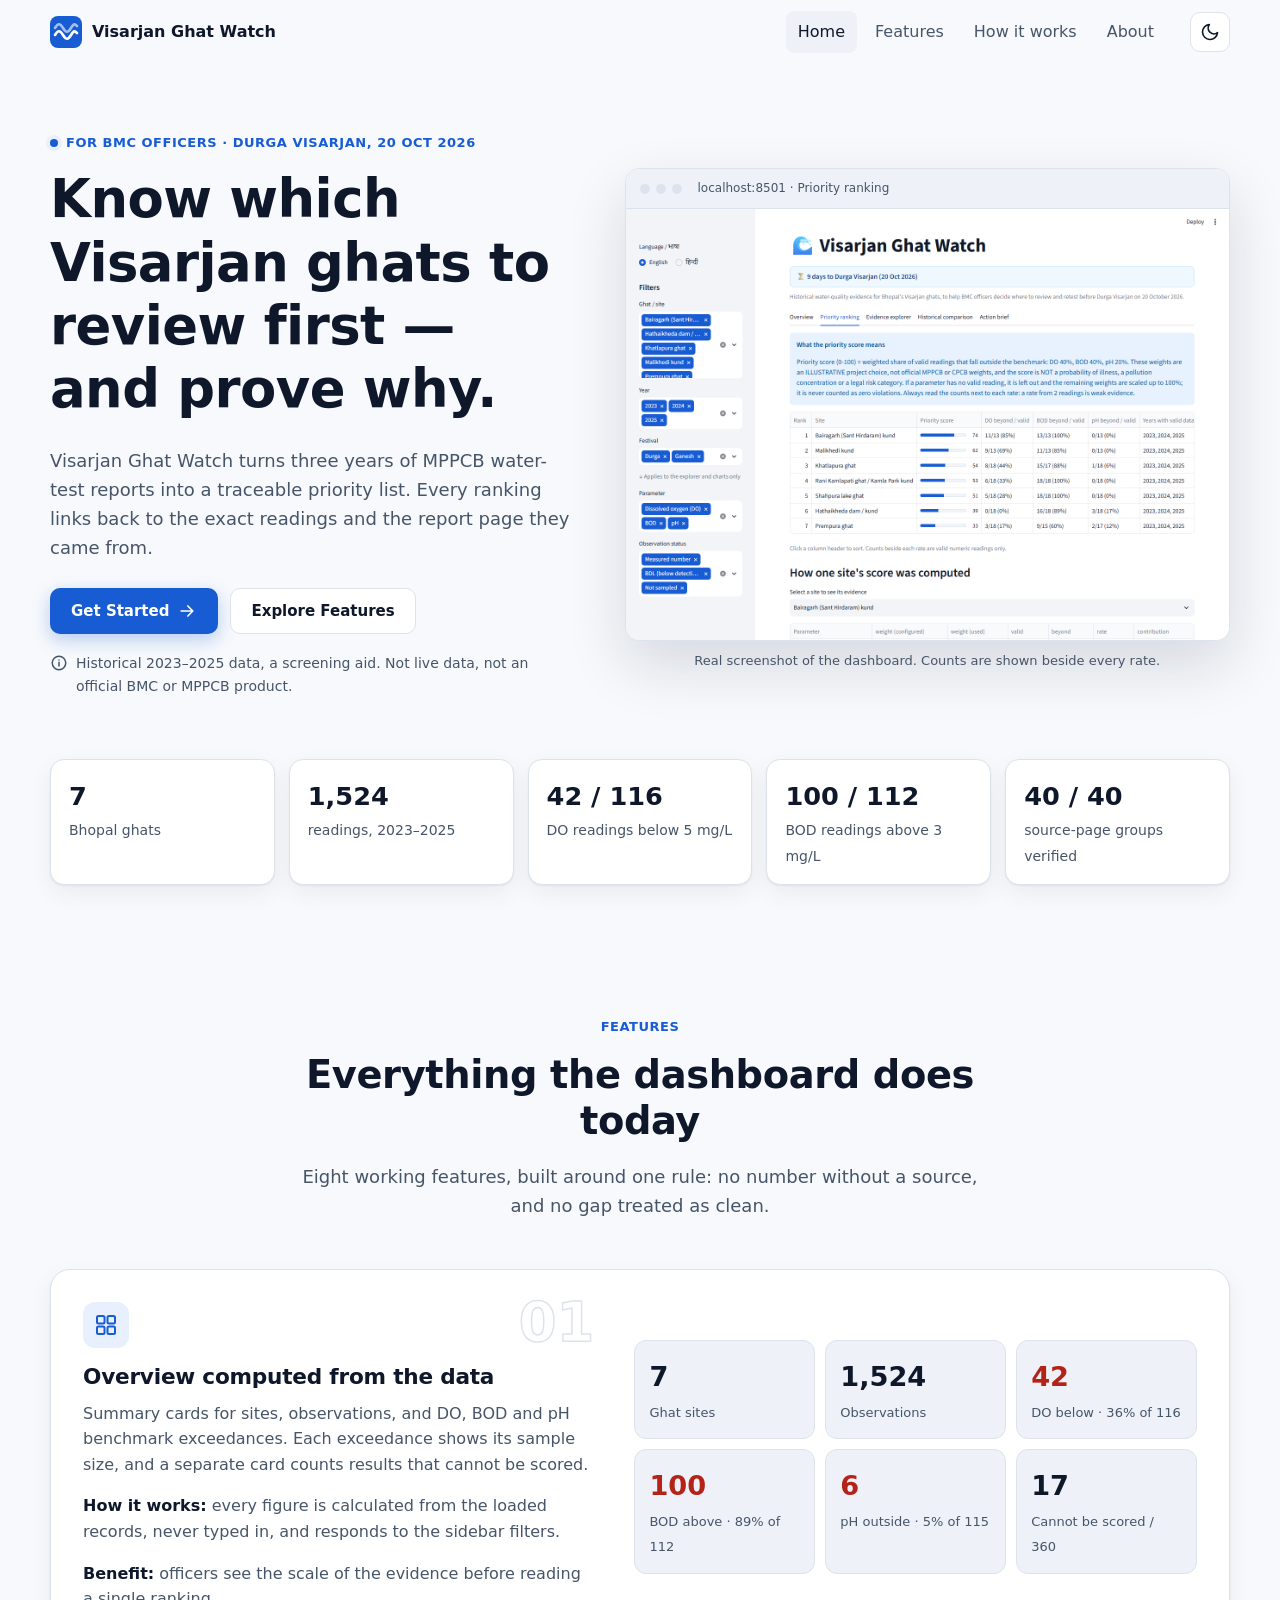
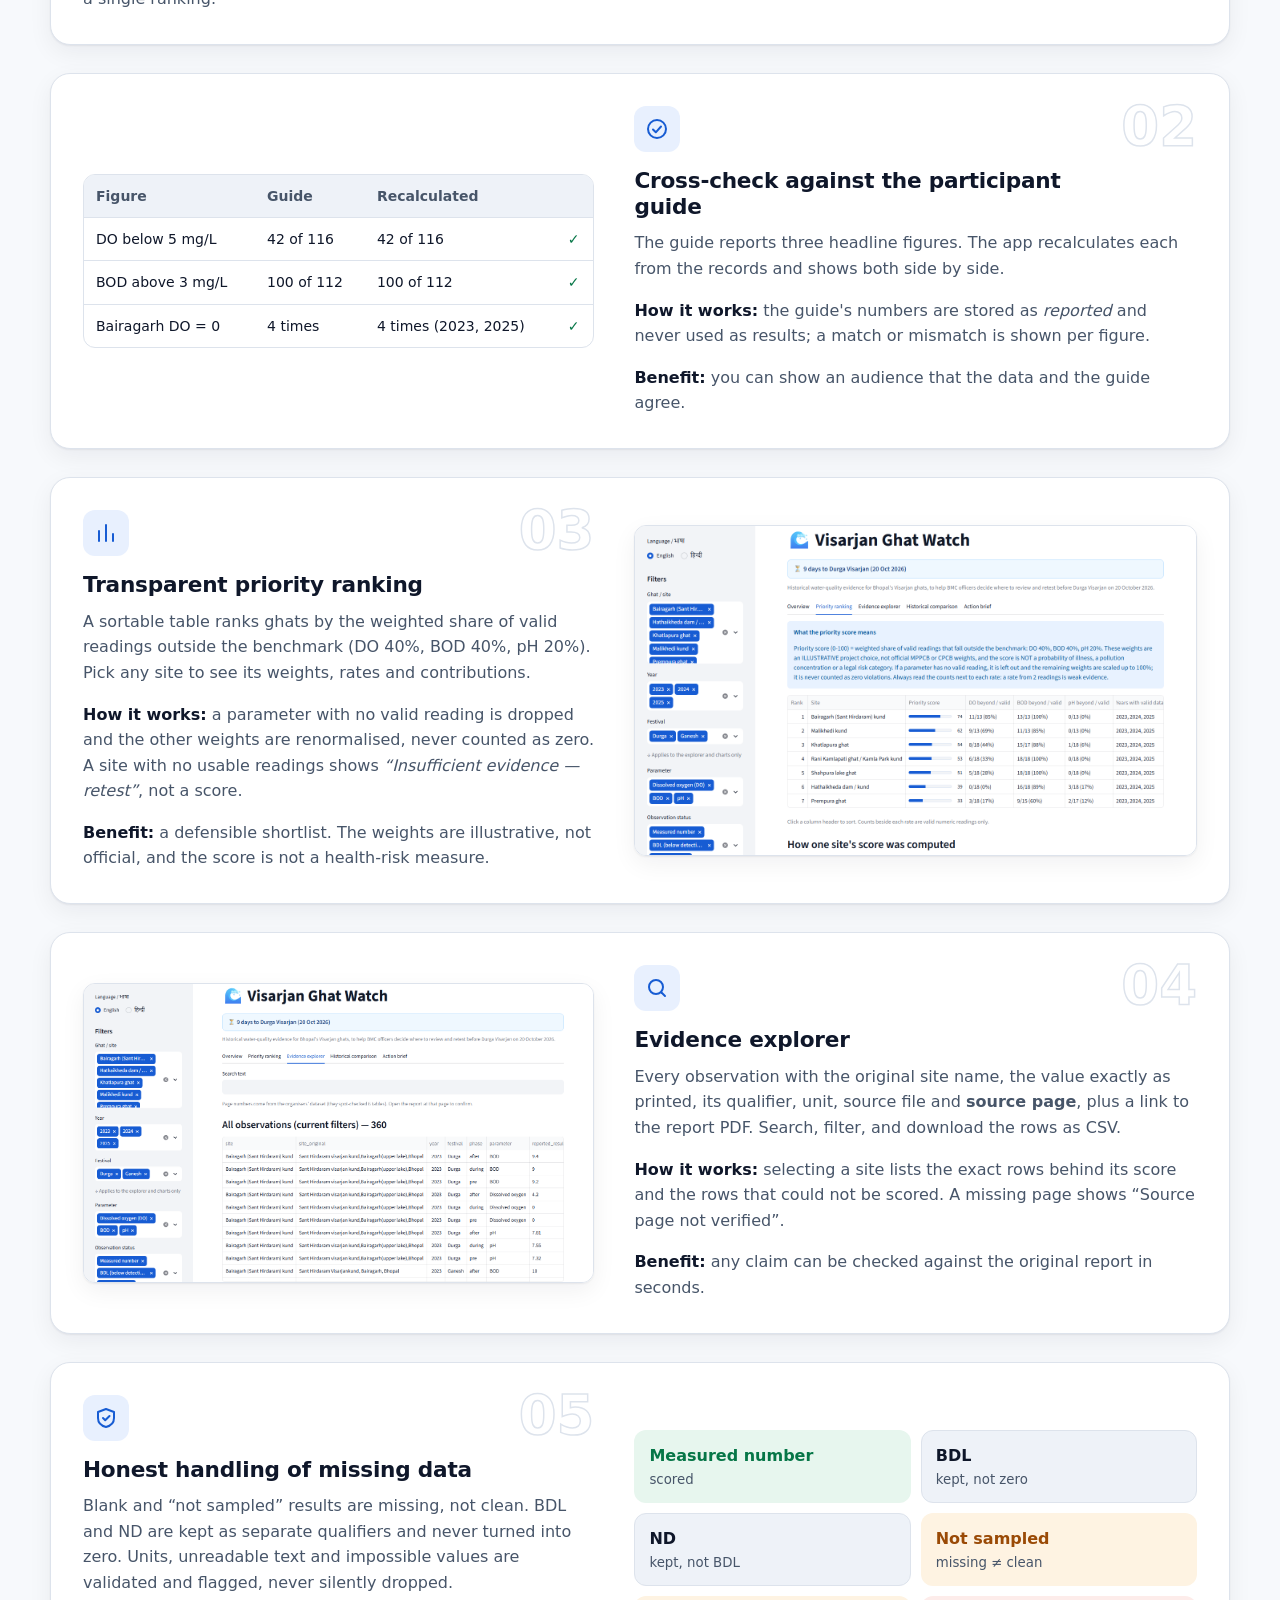
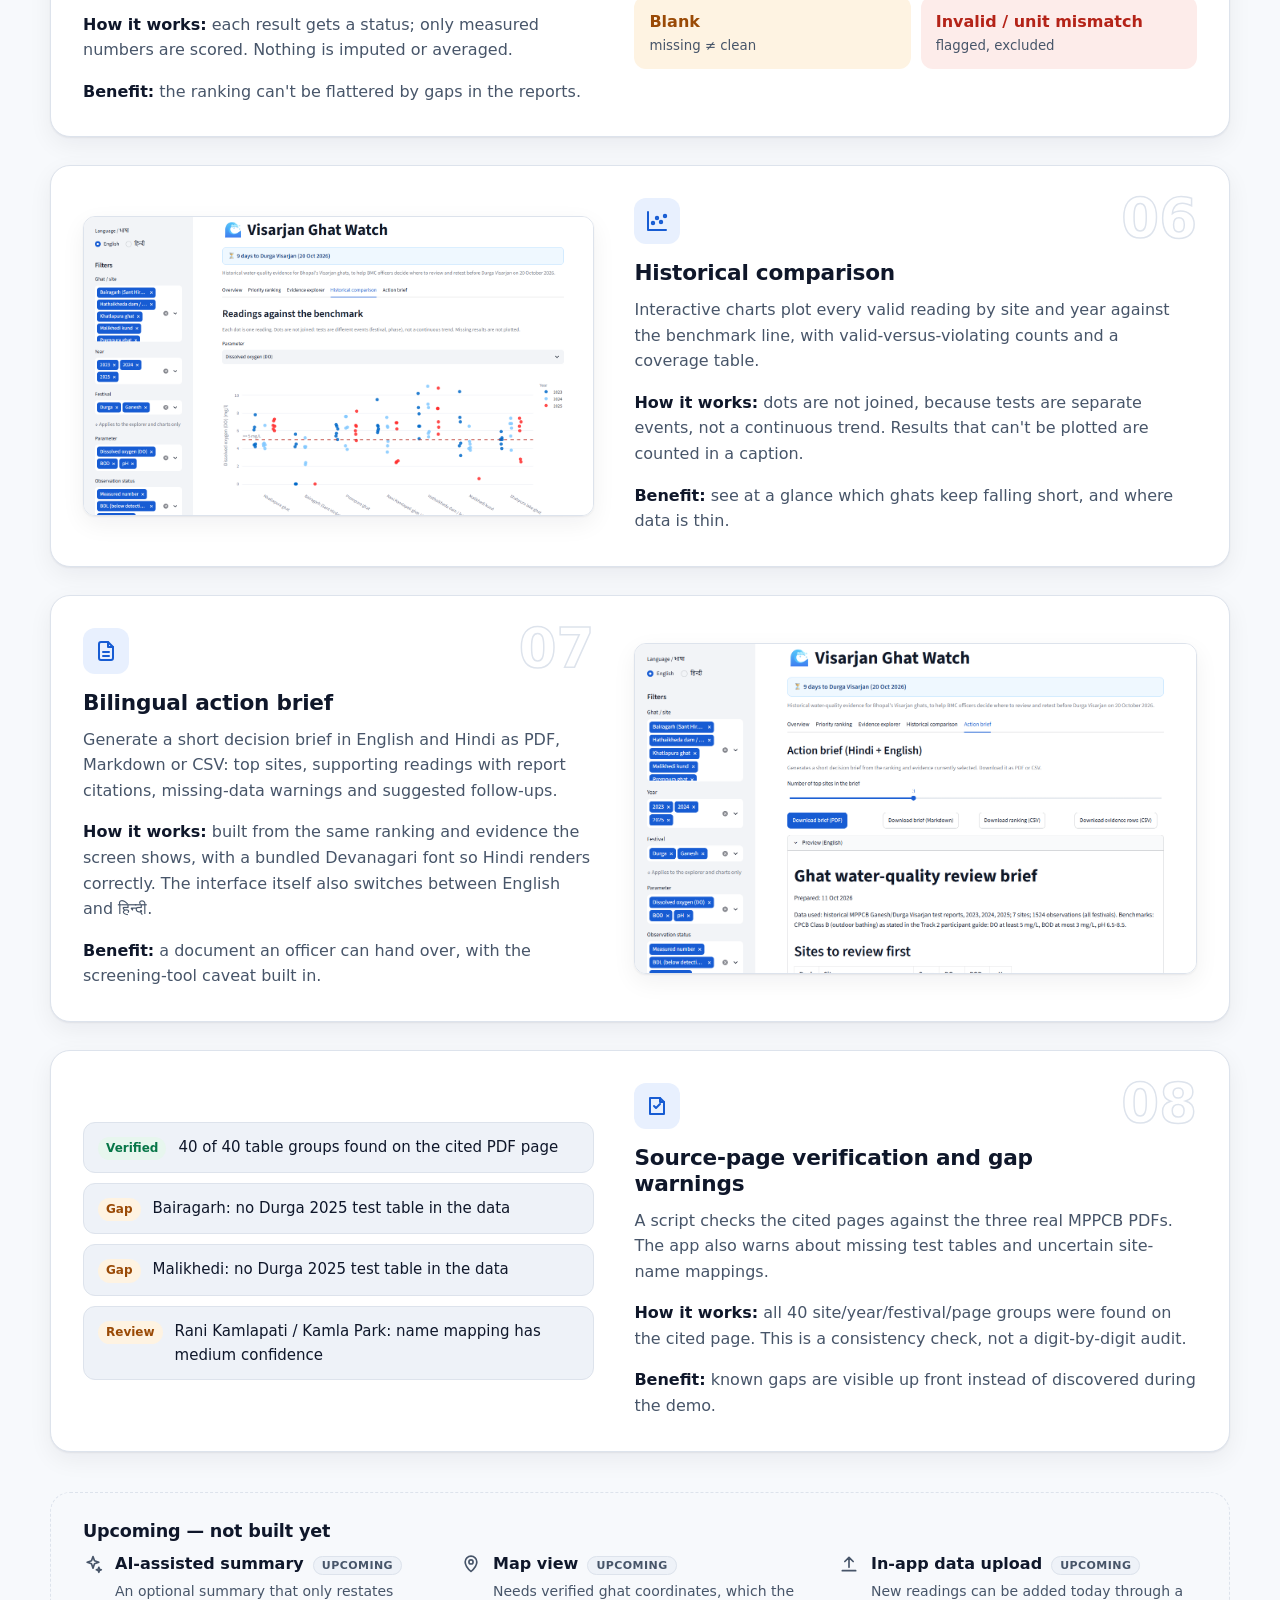
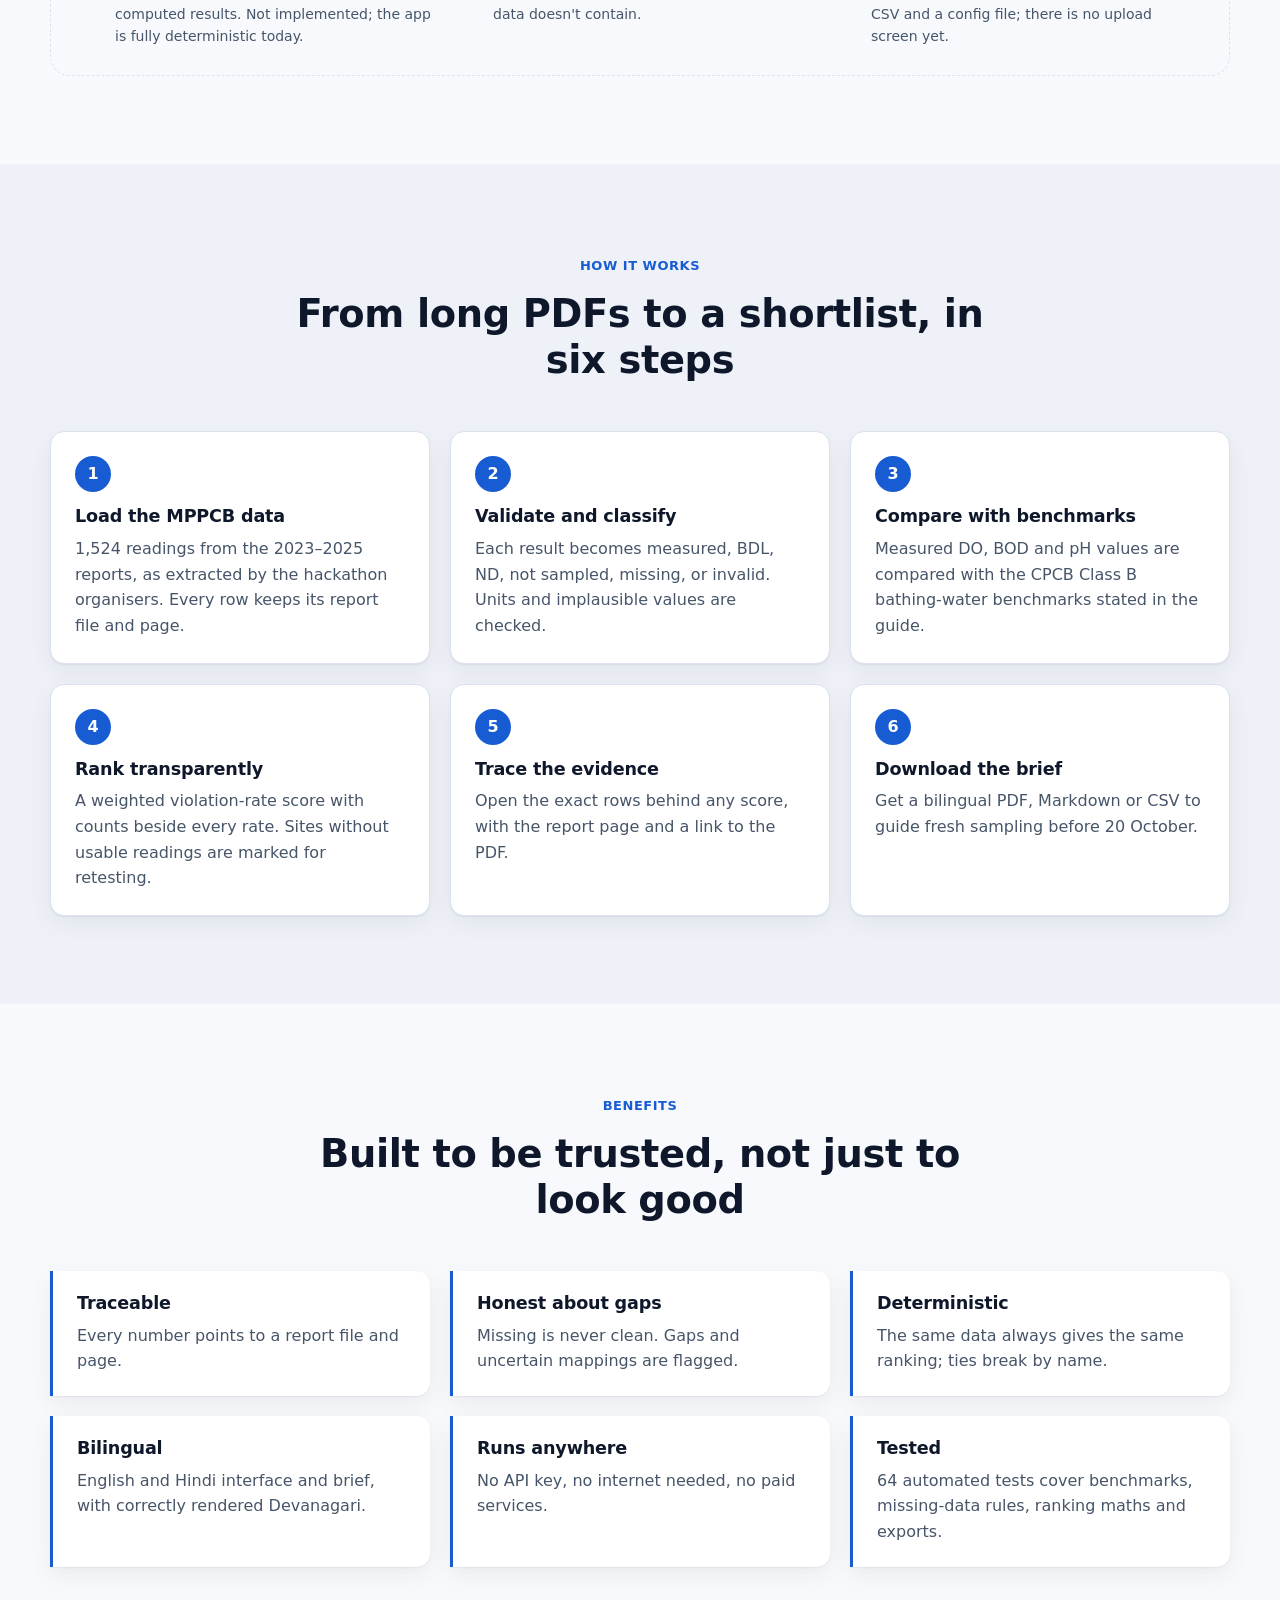
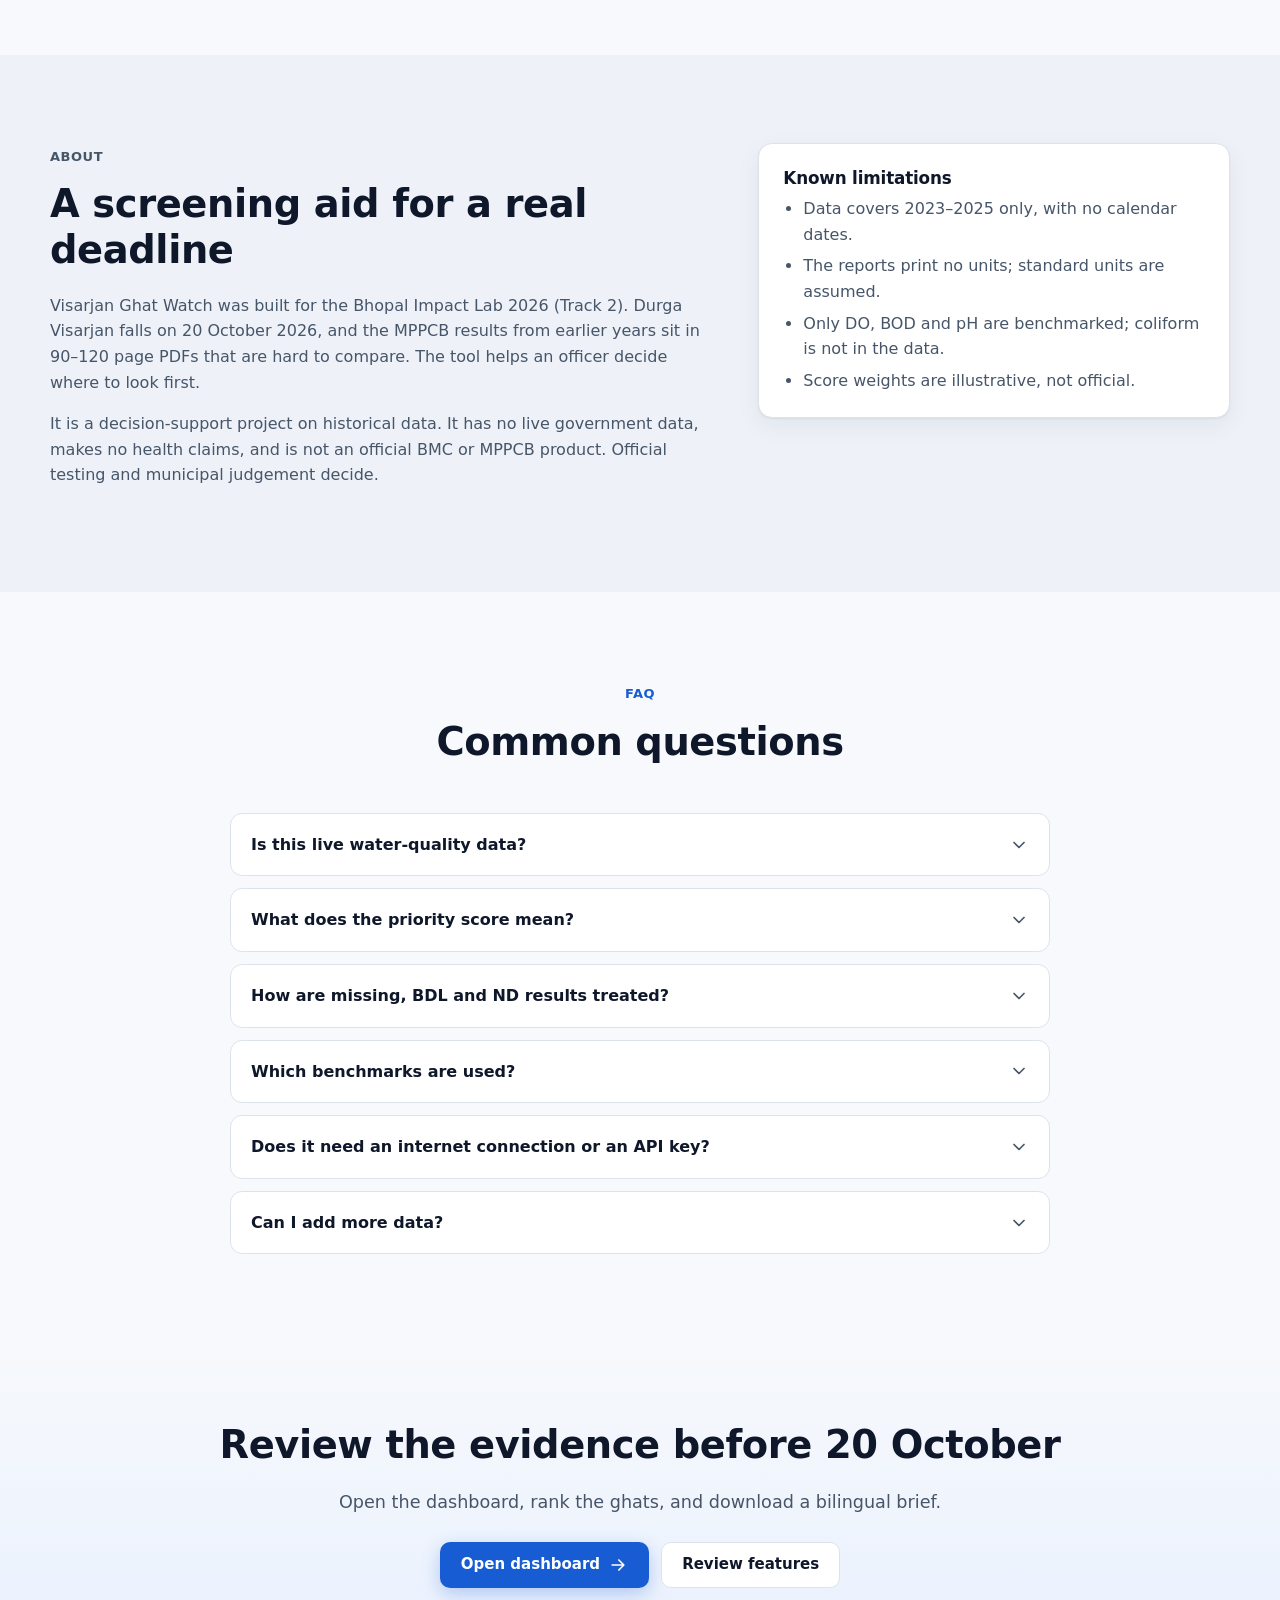
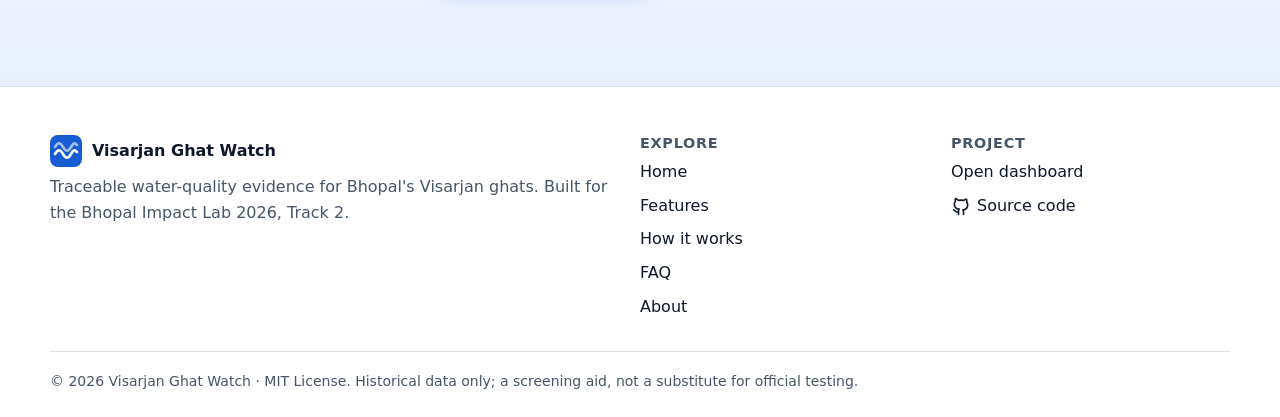
==== commit b9954c11: "Remove login demo from landing page Drop the frontend-only login button, dialog, script and styles, " ====
--- a/site/index.html
+++ b/site/index.html
@@ -34,8 +34,6 @@
       <symbol id="i-moon" viewBox="0 0 24 24"><path d="M21 12.8A9 9 0 1 1 11.2 3a7 7 0 0 0 9.8 9.8z"/></symbol>
       <symbol id="i-menu" viewBox="0 0 24 24"><path d="M4 7h16M4 12h16M4 17h16"/></symbol>
       <symbol id="i-x" viewBox="0 0 24 24"><path d="M6 6l12 12M18 6L6 18"/></symbol>
-      <symbol id="i-eye" viewBox="0 0 24 24"><path d="M2 12s3.6-7 10-7 10 7 10 7-3.6 7-10 7S2 12 2 12z"/><circle cx="12" cy="12" r="3"/></symbol>
-      <symbol id="i-eye-off" viewBox="0 0 24 24"><path d="M3 3l18 18M10.6 6.1A9.8 9.8 0 0 1 12 6c6.4 0 10 6 10 6a17 17 0 0 1-3.2 3.9M6.6 6.6A17 17 0 0 0 2 12s3.6 6 10 6a9.7 9.7 0 0 0 4.3-1M9.9 9.9a3 3 0 0 0 4.2 4.2"/></symbol>
       <symbol id="i-grid" viewBox="0 0 24 24"><rect x="3" y="3" width="7.5" height="7.5" rx="1.5"/><rect x="13.5" y="3" width="7.5" height="7.5" rx="1.5"/><rect x="3" y="13.5" width="7.5" height="7.5" rx="1.5"/><rect x="13.5" y="13.5" width="7.5" height="7.5" rx="1.5"/></symbol>
       <symbol id="i-check" viewBox="0 0 24 24"><circle cx="12" cy="12" r="9"/><path d="M8 12.5l2.8 2.8L16 9.5"/></symbol>
       <symbol id="i-bars" viewBox="0 0 24 24"><path d="M5 20V10M12 20V4M19 20v-7"/></symbol>
@@ -73,7 +71,6 @@
           <svg class="ic ic-moon" aria-hidden="true"><use href="#i-moon"/></svg>
           <svg class="ic ic-sun" aria-hidden="true"><use href="#i-sun"/></svg>
         </button>
-        <button class="btn btn-ghost" id="login-open" type="button" aria-haspopup="dialog">Login</button>
         <button class="icon-btn burger" id="burger" type="button" aria-label="Open menu" aria-expanded="false" aria-controls="menu">
           <svg class="ic ic-open" aria-hidden="true"><use href="#i-menu"/></svg>
           <svg class="ic ic-close" aria-hidden="true"><use href="#i-x"/></svg>
@@ -348,7 +345,6 @@
           <details><summary>How are missing, BDL and ND results treated?<svg class="ic" aria-hidden="true"><use href="#i-chev"/></svg></summary><p>Blank and “not sampled” results are missing, not clean. BDL and ND are kept as reported and never converted to zero or scored. A site with no usable readings is marked “Insufficient evidence — retest”.</p></details>
           <details><summary>Which benchmarks are used?<svg class="ic" aria-hidden="true"><use href="#i-chev"/></svg></summary><p>CPCB Class B (outdoor bathing) as stated in the participant guide: dissolved oxygen at least 5 mg/L, BOD at most 3 mg/L, pH 6.5–8.5. These are not limits for every water use.</p></details>
           <details><summary>Does it need an internet connection or an API key?<svg class="ic" aria-hidden="true"><use href="#i-chev"/></svg></summary><p>No. Everything runs locally and deterministically. An optional AI summary is listed as upcoming and is not part of the app.</p></details>
-          <details><summary>Is there a real login?<svg class="ic" aria-hidden="true"><use href="#i-chev"/></svg></summary><p>No. The dashboard has no accounts. The Login button on this page opens a frontend-only demo form: it validates input but creates no account, sends nothing and stores nothing.</p></details>
           <details><summary>Can I add more data?<svg class="ic" aria-hidden="true"><use href="#i-chev"/></svg></summary><p>Yes. Add a CSV with the same columns and map its report files in the config. See data/README.md in the repository. An upload screen is upcoming.</p></details>
         </div>
       </div>
@@ -384,38 +380,7 @@
     </div>
   </footer>
 
-  <!-- LOGIN (frontend-only demo) -->
-  <dialog id="login-dialog" class="dialog" aria-labelledby="login-title" aria-describedby="login-demo">
-    <form id="login-form" method="dialog" novalidate>
-      <div class="dlg-head">
-        <h2 id="login-title">Log in</h2>
-        <button class="icon-btn" type="button" id="login-close" aria-label="Close login"><svg class="ic" aria-hidden="true"><use href="#i-x"/></svg></button>
-      </div>
-      <p id="login-demo" class="demo-note"><svg class="ic" aria-hidden="true"><use href="#i-info"/></svg><span><strong>Frontend-only demo.</strong> The dashboard has no accounts. This form validates input only; nothing is sent, created or stored.</span></p>
-
-      <div class="field">
-        <label for="email">Email</label>
-        <input id="email" name="email" type="email" inputmode="email" autocomplete="email" placeholder="you@example.com" aria-describedby="email-err" required>
-        <p class="err" id="email-err" role="alert" hidden></p>
-      </div>
-      <div class="field">
-        <label for="password">Password</label>
-        <div class="pw">
-          <input id="password" name="password" type="password" autocomplete="current-password" aria-describedby="password-err" required minlength="8">
-          <button type="button" class="icon-btn" id="pw-toggle" aria-label="Show password" aria-pressed="false">
-            <svg class="ic ic-eye" aria-hidden="true"><use href="#i-eye"/></svg>
-            <svg class="ic ic-eyeoff" aria-hidden="true"><use href="#i-eye-off"/></svg>
-          </button>
-        </div>
-        <p class="err" id="password-err" role="alert" hidden></p>
-      </div>
-
-      <button class="btn btn-primary block" type="submit" id="login-submit"><span class="lbl">Log in</span><span class="spin" aria-hidden="true"></span></button>
-      <p class="form-msg" id="login-msg" role="status" aria-live="polite" hidden></p>
-    </form>
-  </dialog>
-
-  <noscript><p class="noscript">JavaScript is needed for the theme switch, menu and login demo. The rest of this page works without it.</p></noscript>
+  <noscript><p class="noscript">JavaScript is needed for the theme switch and menu. The rest of this page works without it.</p></noscript>
   <script src="app.js" defer></script>
 </body>
 </html>
--- a/site/styles.css
+++ b/site/styles.css
@@ -44,9 +44,6 @@
 .btn-primary:hover { background: var(--accent-hover); }
 .btn-secondary { background: var(--surface); color: var(--text); border-color: var(--line); }
 .btn-secondary:hover { border-color: var(--accent); color: var(--accent); }
-.btn-ghost { background: transparent; color: var(--text); border-color: var(--line); padding: 9px 16px; }
-.btn-ghost:hover { border-color: var(--accent); color: var(--accent); }
-.btn.block { width: 100%; }
 .icon-btn { display: inline-grid; place-items: center; width: 40px; height: 40px; border-radius: 10px; border: 1px solid var(--line); background: var(--surface); color: var(--text); cursor: pointer; transition: border-color .2s, color .2s; }
 .icon-btn:hover { border-color: var(--accent); color: var(--accent); }
 
@@ -187,30 +184,6 @@
 .foot-base { border-top: 1px solid var(--line); margin-top: 32px; padding-top: 18px; font-size: 14px; color: var(--muted); }
 .foot-base p { margin: 0; }
 
-/* login dialog */
-.dialog { width: min(440px, 100% - 32px); border: 1px solid var(--line); border-radius: 18px; padding: 0; background: var(--surface); color: var(--text); box-shadow: var(--shadow-lg); }
-.dialog::backdrop { background: rgba(5, 10, 20, .55); backdrop-filter: blur(2px); }
-.dialog form { padding: 24px; }
-.dlg-head { display: flex; justify-content: space-between; align-items: center; margin-bottom: 12px; }
-.dlg-head h2 { font-size: 1.4rem; margin: 0; }
-.demo-note { display: flex; gap: 10px; font-size: 14px; background: var(--warn-soft); color: var(--warn); border-radius: 10px; padding: 10px 12px; }
-.demo-note .ic { margin-top: 2px; }
-.field { margin: 16px 0; }
-.field label { display: block; font-weight: 600; font-size: 14px; margin-bottom: 6px; }
-.field input { width: 100%; padding: 11px 12px; border: 1px solid var(--line); border-radius: 10px; background: var(--bg); color: var(--text); font: inherit; transition: border-color .2s, box-shadow .2s; }
-.field input:focus { outline: none; border-color: var(--accent); box-shadow: 0 0 0 3px var(--accent-soft); }
-.field input[aria-invalid="true"] { border-color: var(--bad); }
-.pw { position: relative; }
-.pw input { padding-right: 52px; }
-.pw .icon-btn { position: absolute; right: 4px; top: 50%; transform: translateY(-50%); width: 36px; height: 36px; border: 0; background: transparent; }
-.pw .ic-eyeoff, .pw [aria-pressed="true"] .ic-eye { display: none; }
-.pw [aria-pressed="true"] .ic-eyeoff { display: block; }
-.err { color: var(--bad); font-size: 13px; margin: 6px 0 0; }
-.form-msg { margin: 14px 0 0; font-size: 14px; padding: 10px 12px; border-radius: 10px; background: var(--accent-soft); color: var(--text); }
-.spin { display: none; width: 16px; height: 16px; border: 2px solid currentColor; border-right-color: transparent; border-radius: 50%; animation: spin .7s linear infinite; }
-.btn.loading .spin { display: inline-block; }
-.btn.loading { pointer-events: none; opacity: .85; }
-@keyframes spin { to { transform: rotate(360deg); } }
 .noscript { text-align: center; padding: 12px; }
 
 /* entrance animations (only when JS runs and motion is allowed) */
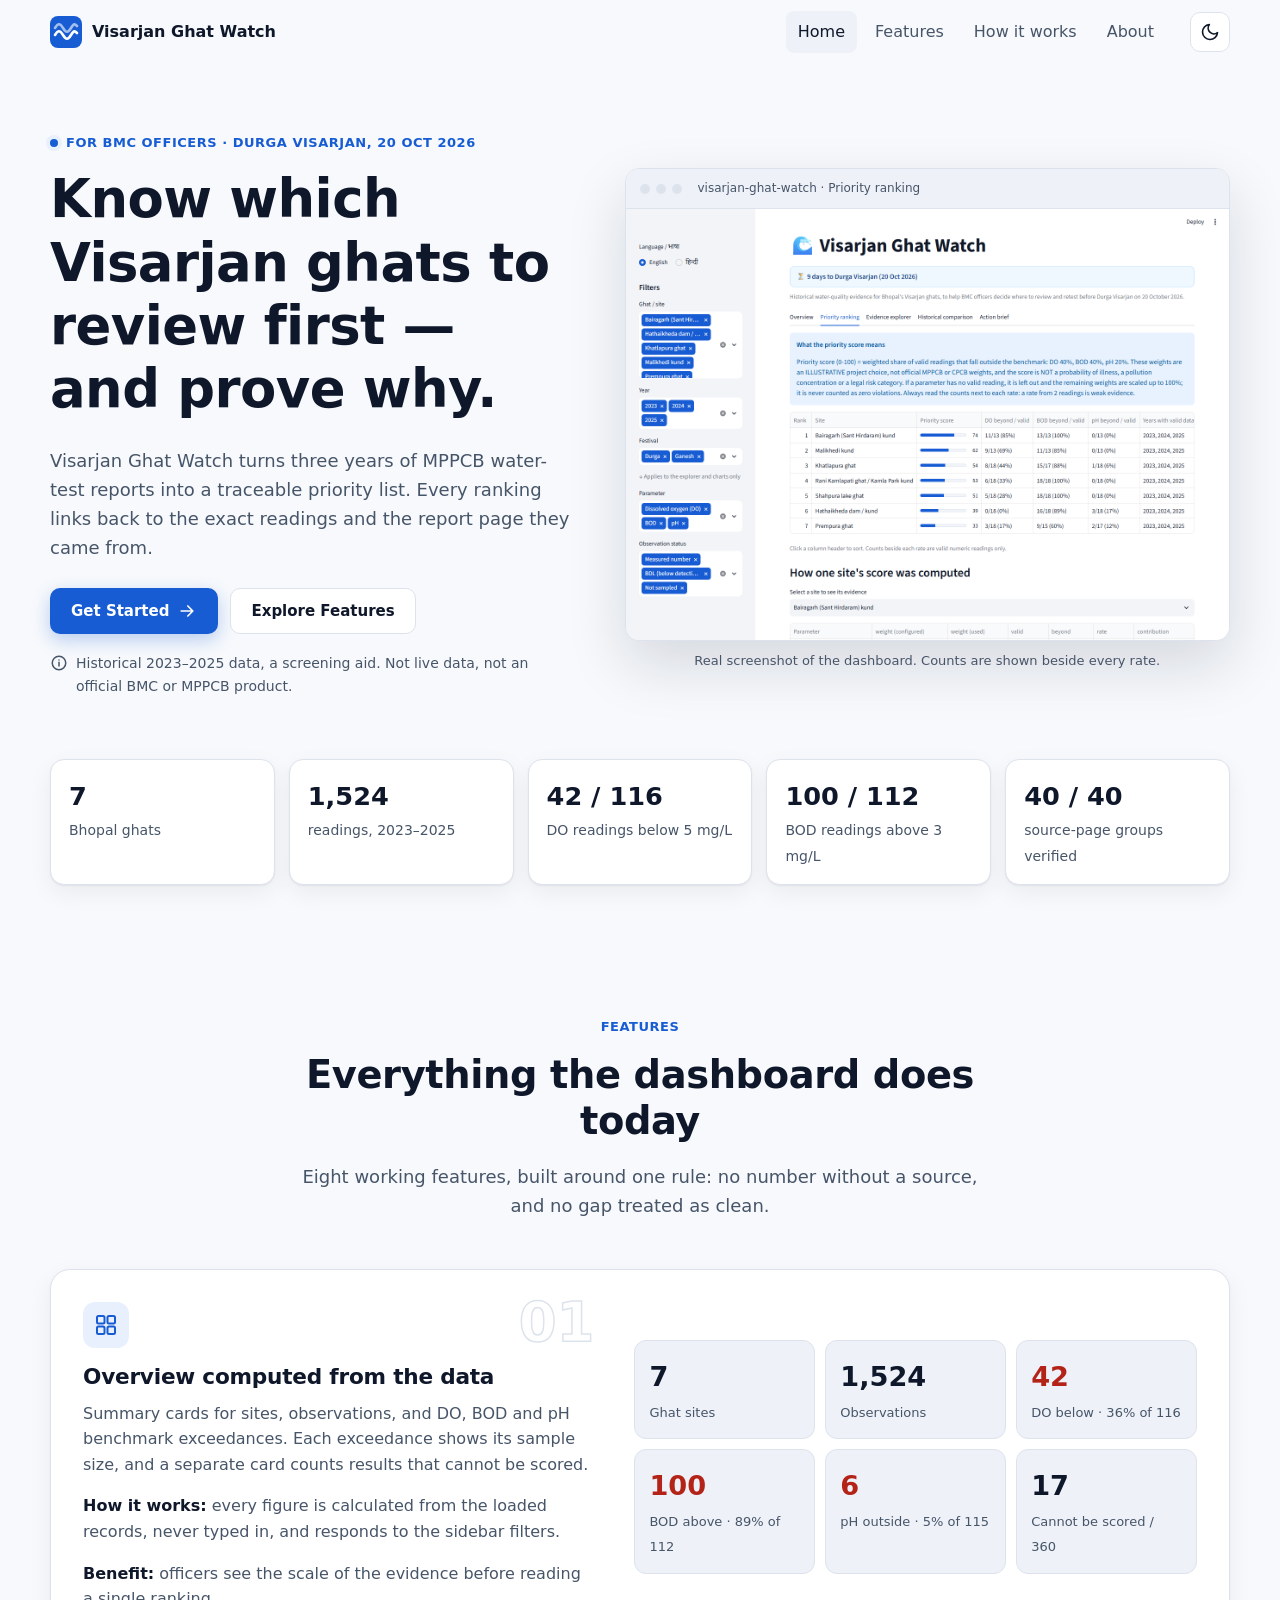
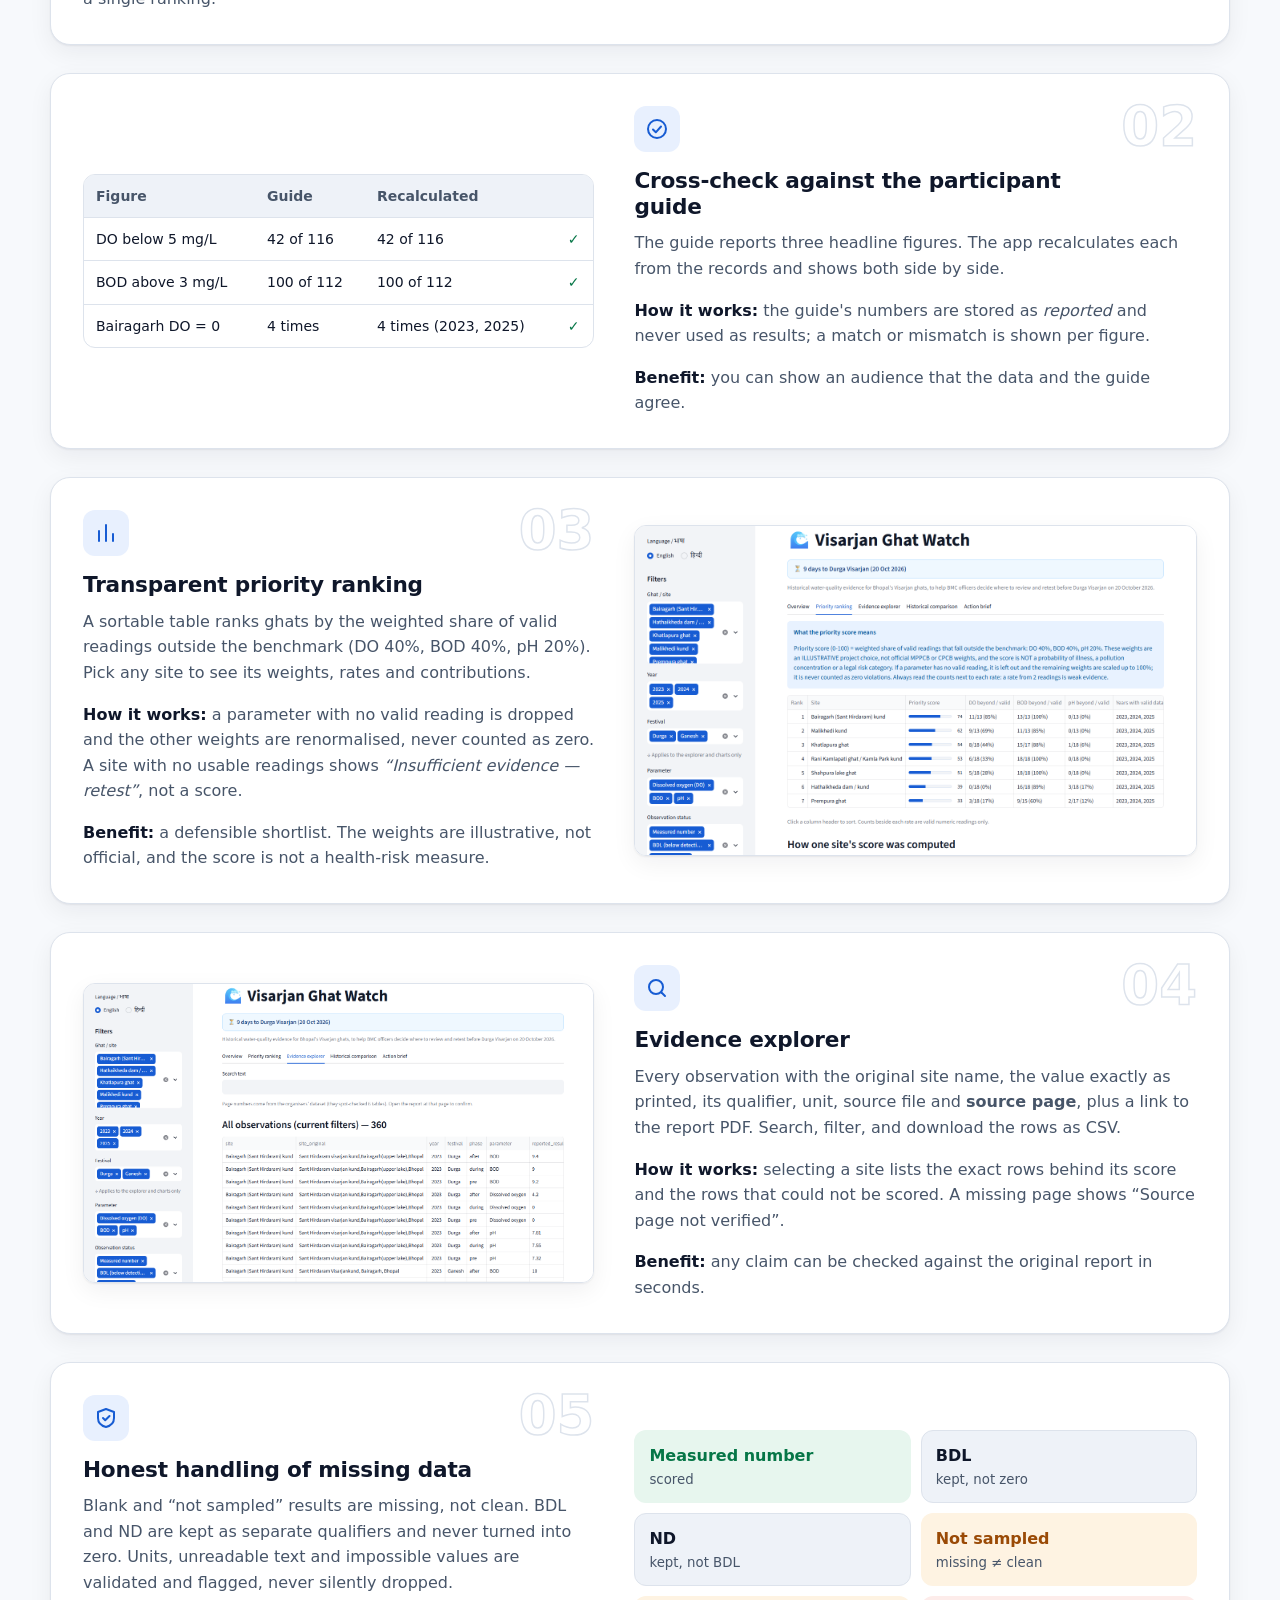
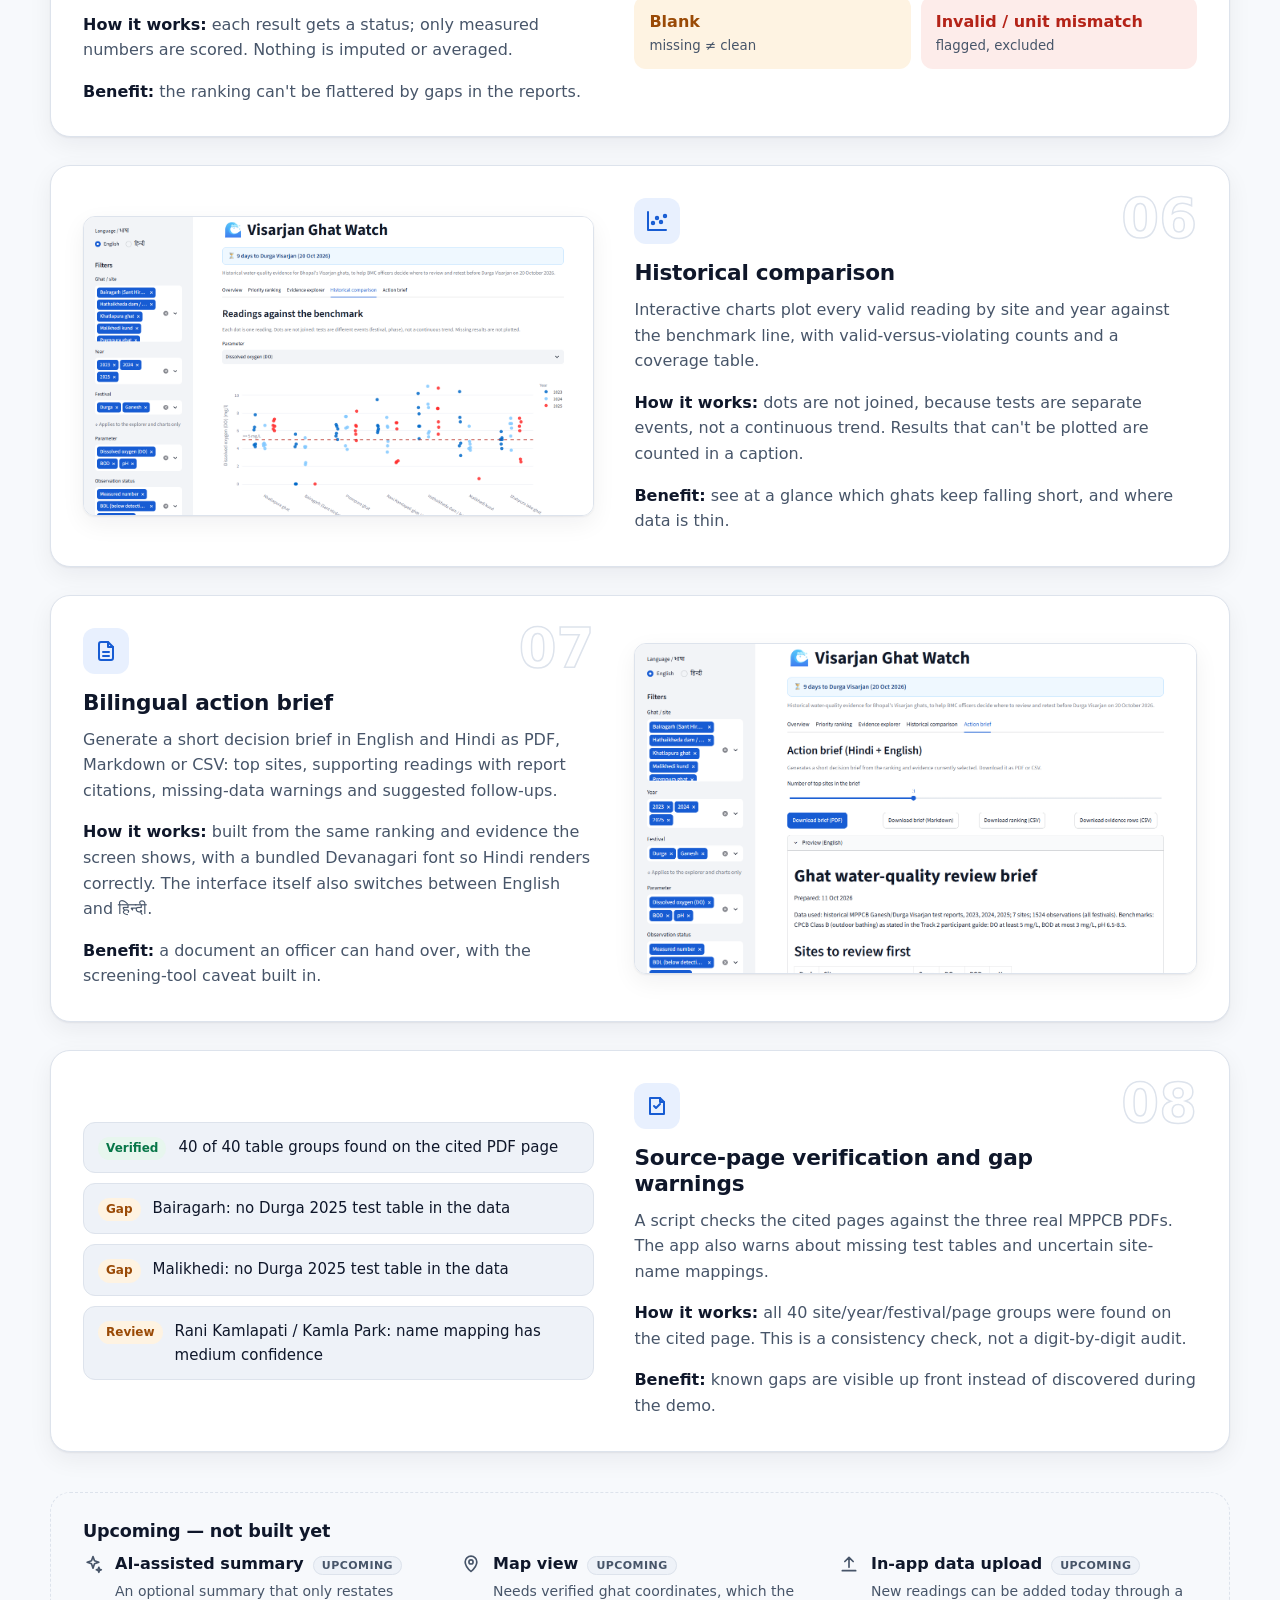
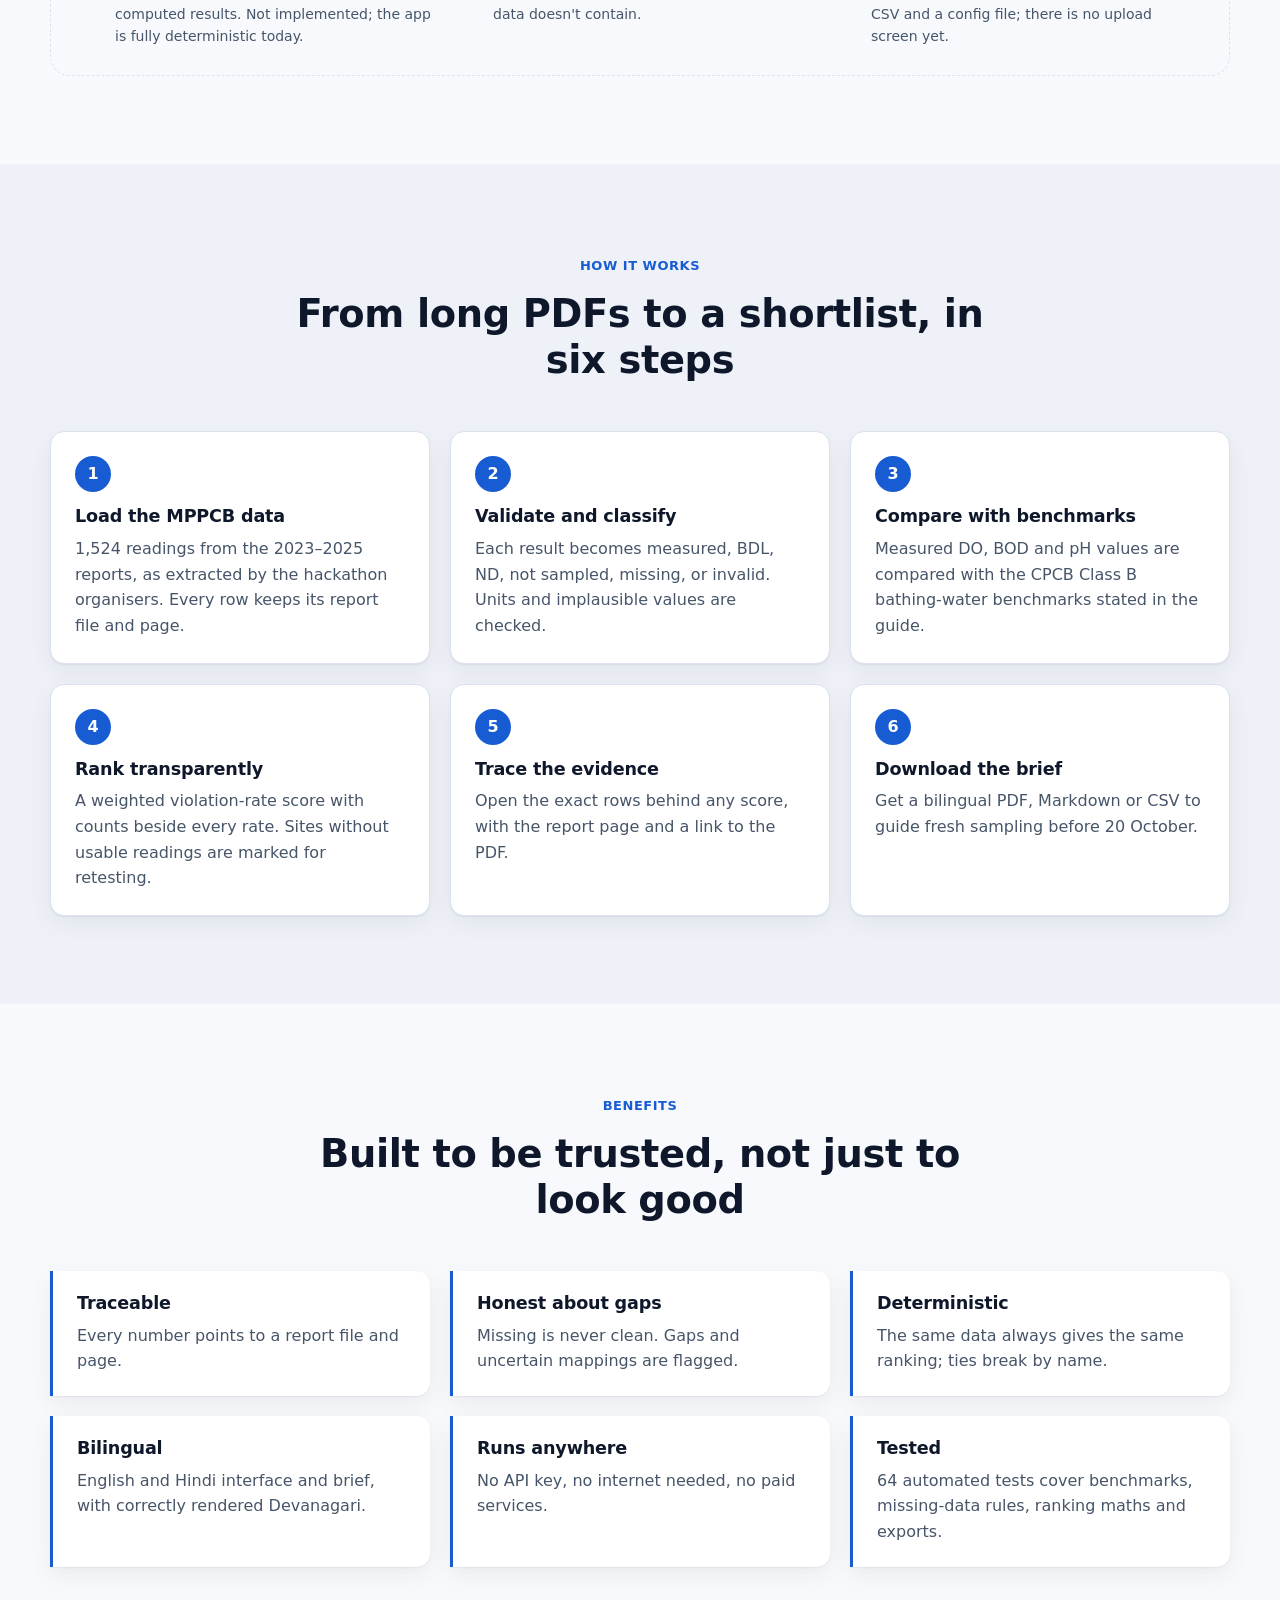
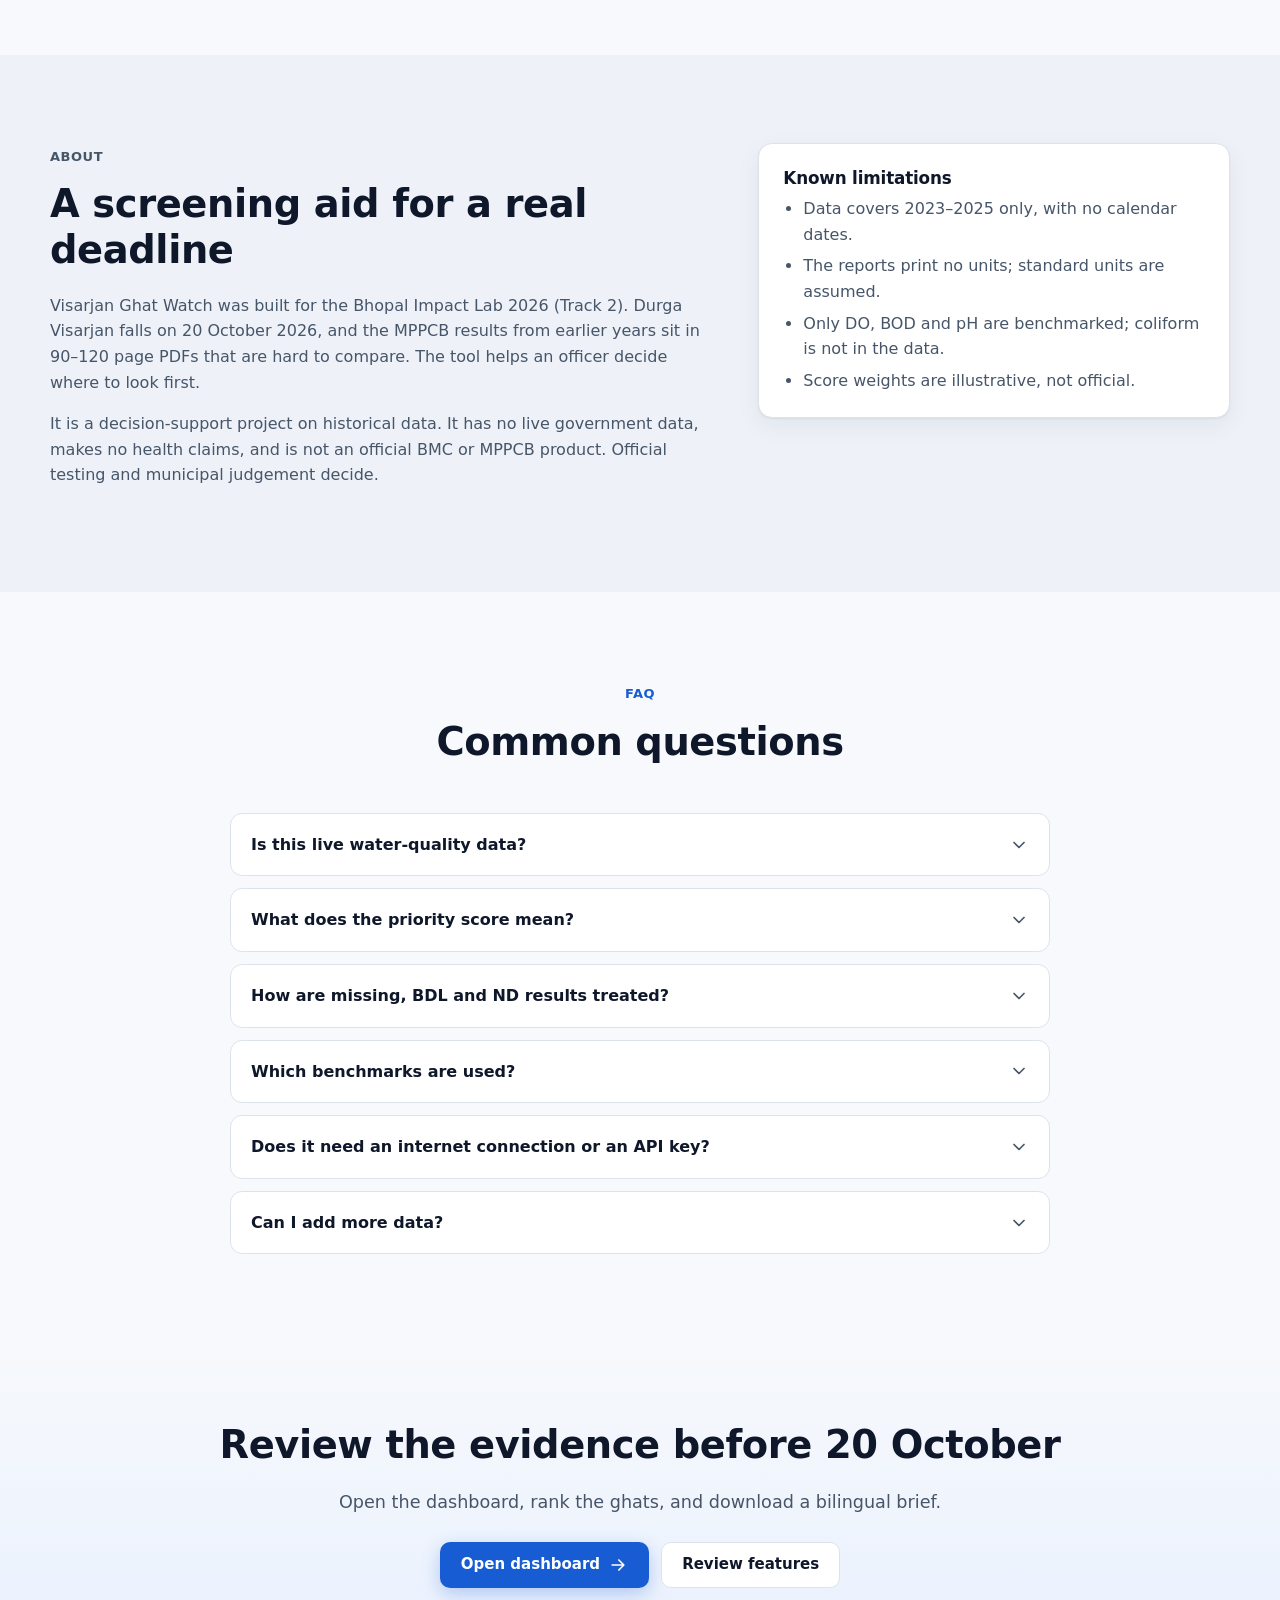
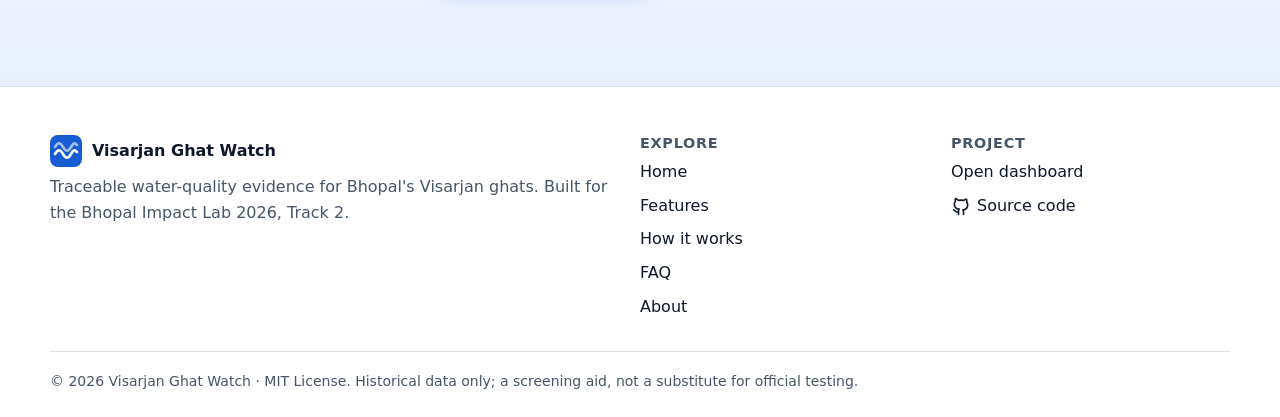
==== commit 0cec9bd9: "Point landing page dashboard links at Streamlit Cloud app Co-Authored-By: Claude Opus 5.5 <noreply@a" ====
--- a/site/index.html
+++ b/site/index.html
@@ -7,7 +7,7 @@
   <meta name="description" content="Decision-support dashboard that turns three years of MPPCB ghat water-test results into a traceable priority list for BMC officers, with a bilingual action brief.">
   <meta name="color-scheme" content="light dark">
   <!-- Where the "Open dashboard" buttons point. Change this when the Streamlit app is hosted elsewhere. -->
-  <meta name="dashboard-url" content="http://localhost:8501">
+  <meta name="dashboard-url" content="https://anshuman-570-visarjan-ghat-watch-app-mmpnpx.streamlit.app/">
   <link rel="icon" href="favicon.svg" type="image/svg+xml">
   <!-- Set the theme before first paint so the wrong theme never flashes. -->
   <script>
@@ -96,7 +96,7 @@
 
         <figure class="hero-visual reveal" style="--d:.12s">
           <div class="frame">
-            <div class="frame-bar" aria-hidden="true"><i></i><i></i><i></i><span>localhost:8501 · Priority ranking</span></div>
+            <div class="frame-bar" aria-hidden="true"><i></i><i></i><i></i><span>visarjan-ghat-watch · Priority ranking</span></div>
             <img src="assets/ranking.png" width="1400" height="1000" alt="Screenshot of the Priority ranking tab: seven Bhopal ghats sorted by priority score with DO, BOD and pH counts beside each rate." fetchpriority="high">
           </div>
           <figcaption>Real screenshot of the dashboard. Counts are shown beside every rate.</figcaption>
